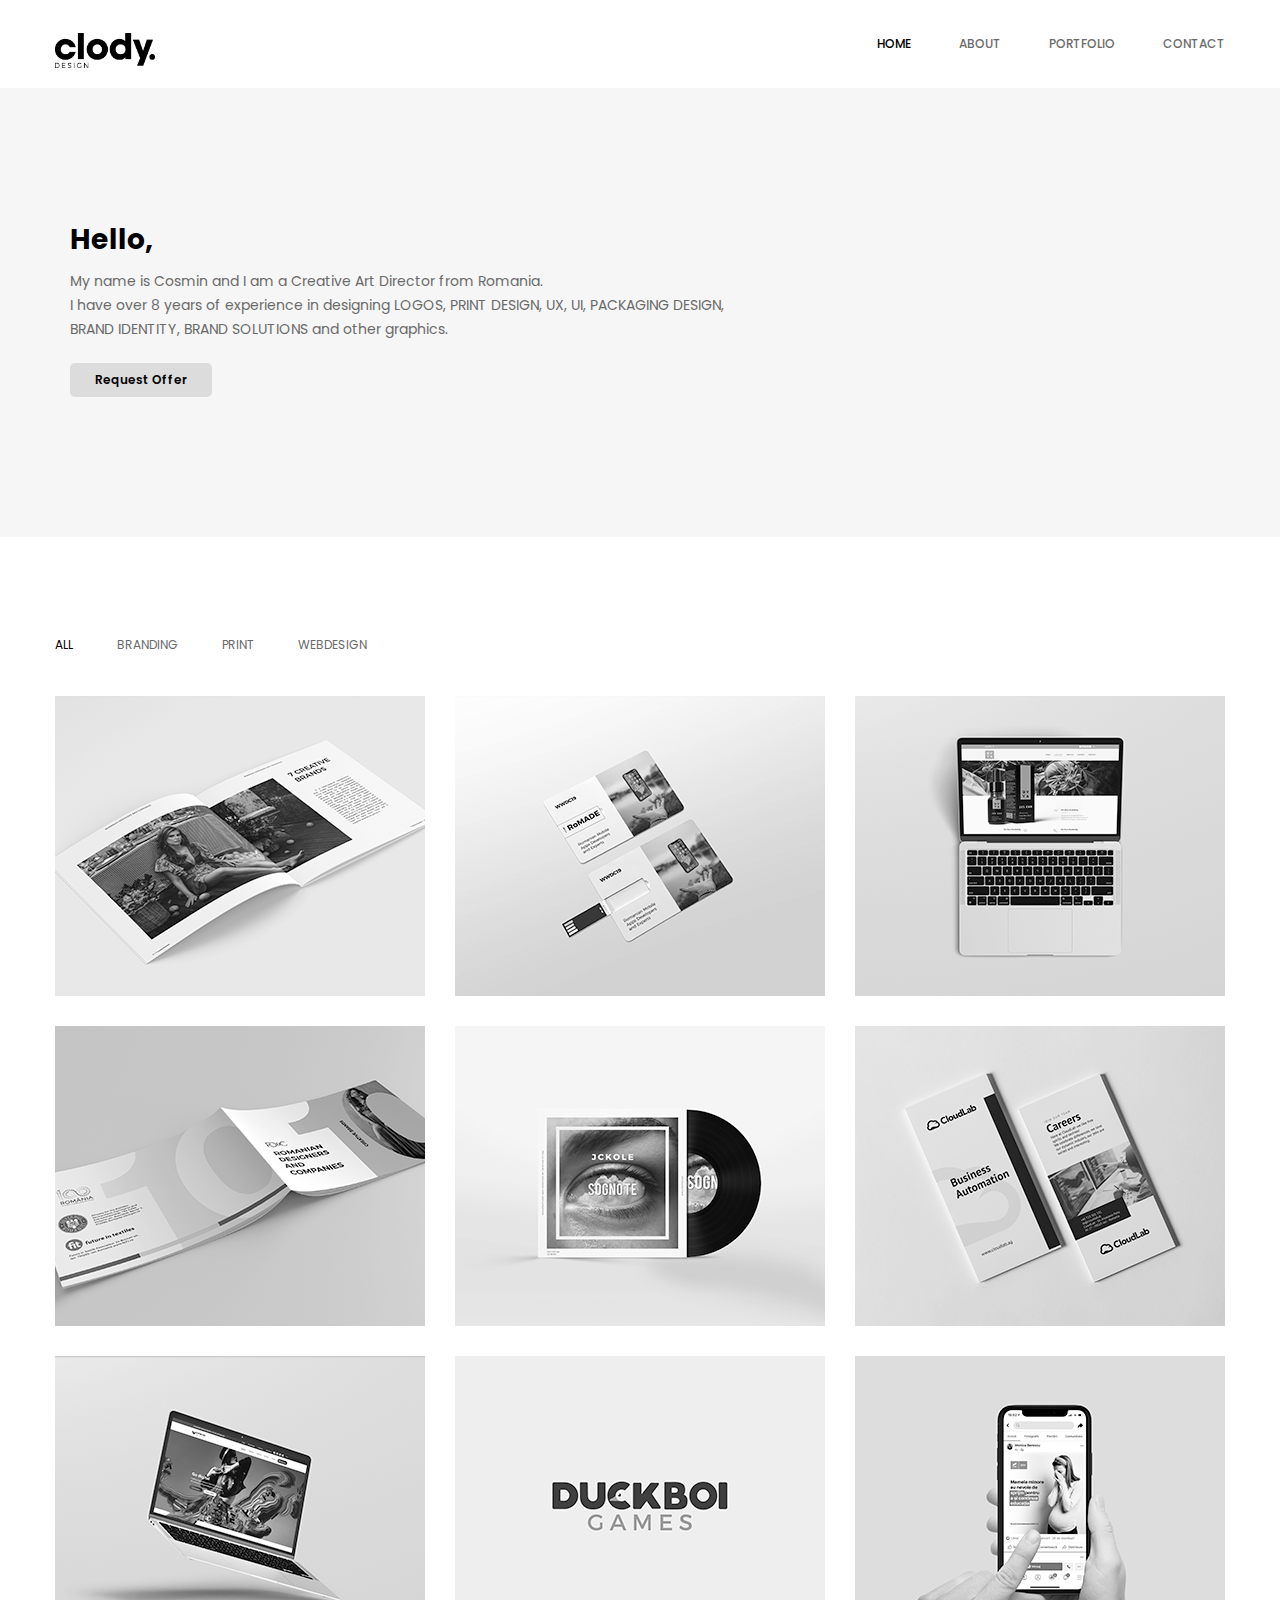
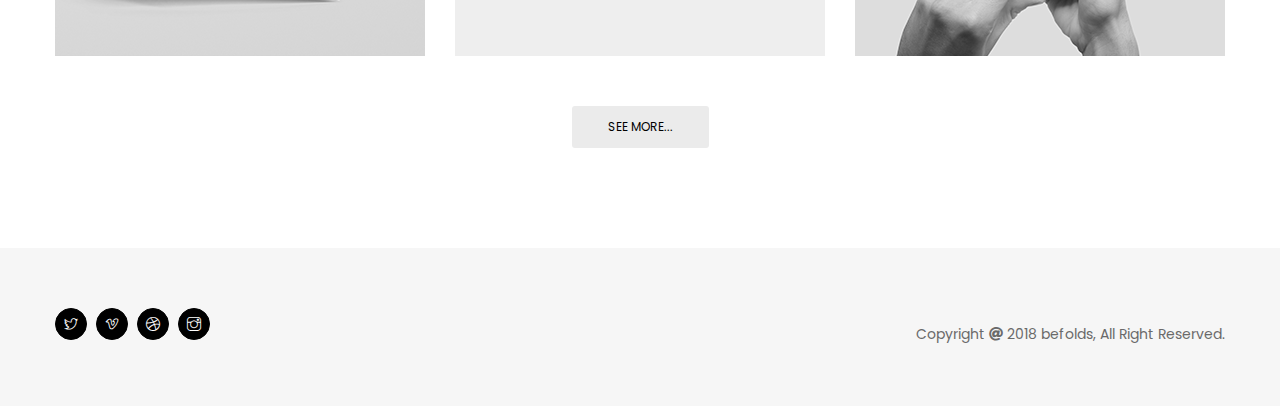
==== index.html @ 72a361b5 "portofolio21111" ====
<!doctype html>
<html class="no-js" lang="zxx">
    <head>
        <meta charset="utf-8">
        <meta http-equiv="x-ua-compatible" content="ie=edge">
        <title>Clody.design</title>
        <meta name="description" content="">
        <meta name="viewport" content="width=device-width, initial-scale=1">

        <link rel="manifest" href="site.webmanifest">
		<link rel="shortcut icon" type="image/x-icon" href="img/favicon.ico">
        <!-- Place favicon.ico in the root directory -->

		<!-- CSS here -->
        <link rel="stylesheet" href="css/bootstrap.min.css">
        <link rel="stylesheet" href="css/owl.carousel.min.css">
        <link rel="stylesheet" href="css/animate.min.css">
        <link rel="stylesheet" href="css/magnific-popup.css">
        <link rel="stylesheet" href="css/fontawesome-all.min.css">
        <link rel="stylesheet" href="css/meanmenu.css">
        <link rel="stylesheet" href="css/themify-icons.css">
        <link rel="stylesheet" href="css/slick.css">
        <link rel="stylesheet" href="css/default.css">
        <link rel="stylesheet" href="css/style.css">
        <link rel="stylesheet" href="css/responsive.css">
    </head>
    <body>
        <!--[if lte IE 9]>
            <p class="browserupgrade">You are using an <strong>outdated</strong> browser. Please <a href="https://browsehappy.com/">upgrade your browser</a> to improve your experience and security.</p>
        <![endif]-->
		<header>
			<!-- header-top-area-start -->
			<div class="header-top-area">
				<div class="container">
					<div class="row">
						<div class="col-xl-3 col-lg-3">
							<div class="logo">
								<a href="index.html"><img src="img/logo/logo.png" alt="" /></a>
							</div>
						</div>
						<div class="col-xl-9 col-lg-9">
							<div class="main-menu text-right">
								<nav id="mobile-menu">
									<ul>
										<li class="active"><a href="index.html">home</a></li>
										<li><a href="about.html">about</a></li>
										<li><a href="portfolio-3-col.html">portfolio</a></li>
										
										<li><a href="contact.html">contact</a></li>
									</ul>
								</nav>
							</div>
							<div class="mobile-menu"></div>
						</div>
					</div>
				</div>
			</div>
			<!-- header-top-area-end -->
		</header>
		<!-- slider-area-start -->
		<div class="slider-area">
			<div class="slider-wrapper pt-135 pb-140">
				<div class="container">
					<div class="col-xl-8">
						<div class="slider-content">
							<h3><span>Hello,</span></h3>
							<p>My name is Cosmin and I am a Creative Art Director from Romania.<br>
								I have over 8 years of experience in designing LOGOS, PRINT DESIGN, UX, UI, PACKAGING DESIGN, BRAND IDENTITY, BRAND SOLUTIONS and other graphics.</p>
							<div class="slider-button">
								<a href="contact.html">Request offer</a>
							</div>
						</div>	
					</div>
				</div>
			</div>
		</div>
		<!-- slider-area-end -->
		<!-- portfolio-area start -->
		<div class="portfolio-area  pt-95 pb-100">
			<div class="container">
				<div class="row">
					<div class="col-xl-12">
						<div class="portfolio-menu mb-40">
							<button class="active" data-filter="*">All</button>
							<button data-filter=".cat1">BRANDING</button>
							<button data-filter=".cat2">PRINT</button>
							<button data-filter=".cat3">WEBDESIGN</button>
						</div>
					</div>
				</div>
				<div class="row grid">
					<div class="col-xl-4 col-lg-4 col-md-6 grid-item cat2">
						<div class="portfolio-wrapper mb-30">
							<div class="portfolio-img">
								<a class="image-link" href="img/portfolio/portfolio-3/1.1.jpg"><img src="img/portfolio/portfolio-3/1.png" alt="" /></a>
								<div class="portfolio-content">
									<h4><a href="#">VIENNA FASHION WEEK</a></h4>
									<span>PRINT</span>
								</div>
							</div>
						</div>
					</div>
					<div class="col-xl-4 col-lg-4 col-md-6 grid-item cat2">
						<div class="portfolio-wrapper mb-30">
							<div class="portfolio-img">
								<a class="image-link" href="img/portfolio/portfolio-3/2.1.jpg"><img src="img/portfolio/portfolio-3/2.png" alt="" /></a>
								<div class="portfolio-content">
									<h4><a href="#">WWDC19</a></h4>
									<span>PRINT</span>
								</div>
							</div>
						</div>
					</div>
					<div class="col-xl-4 col-lg-4 col-md-6 grid-item cat3">
						<div class="portfolio-wrapper mb-30">
							<div class="portfolio-img">
								<a class="image-link" href="img/portfolio/portfolio-3/3.1.png"><img src="img/portfolio/portfolio-3/3.png" alt="" /></a>
								<div class="portfolio-content">
									<h4><a href="#">OVVA WEBDESIGN</a></h4>
									<span>WEBDESIGN</span>
								</div>
							</div>
						</div>
					</div>
					<div class="col-xl-4 col-lg-4 col-md-6 grid-item cat2">
						<div class="portfolio-wrapper mb-30">
							<div class="portfolio-img">
								<a class="image-link" href="img/portfolio/portfolio-3/4.1.png"><img src="img/portfolio/portfolio-3/4.png" alt="" /></a>
								<div class="portfolio-content">
									<h4><a href="#">NEW YORK FASHION WEEK</a></h4>
									<span>PRINT</span>
								</div>
							</div>
						</div>
					</div>
					<div class="col-xl-4 col-lg-4 col-md-6 grid-item cat2">
						<div class="portfolio-wrapper mb-30">
							<div class="portfolio-img">
								<a class="image-link" href="img/portfolio/portfolio-3/5.1.jpg"><img src="img/portfolio/portfolio-3/5.png" alt="" /></a>
								<div class="portfolio-content">
									<h4><a href="#">Apple Imac Mockup</a></h4>
									<span>PRINT</span>
								</div>
							</div>
						</div>
					</div>
					<div class="col-xl-4 col-lg-4 col-md-6 grid-item cat2">
						<div class="portfolio-wrapper mb-30">
							<div class="portfolio-img">
								<a class="image-link" href="img/portfolio/portfolio-3/6.1.png"><img src="img/portfolio/portfolio-3/6.png" alt="" /></a>
								<div class="portfolio-content">
									<h4><a href="#">CLOUDLAB</a></h4>
									<span>PRINT</span>
								</div>
							</div>
						</div>
					</div>
					<div class="col-xl-4 col-lg-4 col-md-6 grid-item cat3">
						<div class="portfolio-wrapper mb-30">
							<div class="portfolio-img">
								<a class="image-link" href="img/portfolio/portfolio-3/7.1.png"><img src="img/portfolio/portfolio-3/7.png" alt="" /></a>
								<div class="portfolio-content">
									<h4><a href="#">GEMINI CAD SYSTEM</a></h4>
									<span>WEBDESIGN</span>
								</div>
							</div>
						</div>
					</div>
					<div class="col-xl-4 col-lg-4 col-md-6 grid-item cat1">
						<div class="portfolio-wrapper mb-30">
							<div class="portfolio-img">
								<a class="image-link" href="img/portfolio/portfolio-3/8.1.jpg"><img src="img/portfolio/portfolio-3/8.png" alt="" /></a>
								<div class="portfolio-content">
									<h4><a href="#">DUCKBOY</a></h4>
									<span>BRANDING</span>
								</div>
							</div>
						</div>
					</div>
					<div class="col-xl-4 col-lg-4 col-md-6 grid-item cat3">
						<div class="portfolio-wrapper mb-30">
							<div class="portfolio-img">
								<a class="image-link" href="img/portfolio/portfolio-3/9.1.png"><img src="img/portfolio/portfolio-3/9.png" alt="" /></a>
								<div class="portfolio-content">
									<h4><a href="#">USR+PLUS</a></h4>
									<span>WEBDESIGN</span>
								</div>
							</div>
						</div>
					</div>
				</div>
				<div class="portfolio-btn mt-20 text-center">
					<a class="btn" href="portfolio-3-col.html">See more...</a>
				</div>
			</div>
		</div>
		<!-- portfolio-area end -->
		<!-- footer-area-start -->
		<footer>
			<div class="footer-area gray-bg pt-60 pb-40">
				<div class="container">
					<div class="row">
						<div class="col-xl-5 col-lg-5 col-md-5 mb-20">
							<div class="footer-icon">
								<a href="#"><span class="ti-twitter"></span></a>
								<a href="#"><span class="ti-vimeo"></span></a>
								<a href="https://dribbble.com/sanducosmin"><span class="ti-dribbble"></span></a>
								<a href="https://instagram.com/clody.design?utm_medium=copy_link"><span class="ti-instagram"></span></a>
							</div>
						</div>
						<div class="col-xl-7 col-lg-7 col-md-7 mb-20">
							<div class="copyright text-md-right">
								<p>Copyright <i class="fas fa-at"></i> 2018 befolds, All Right Reserved.</p>
							</div>
						</div>
					</div>
				</div>
			</div>
		</footer>
		<!-- footer-area-end -->
		
		
		
		
		
		
		
		
		
		
		



		<!-- JS here -->
        <script src="js/vendor/modernizr-3.5.0.min.js"></script>
        <script src="js/vendor/jquery-1.12.4.min.js"></script>
        <script src="js/popper.min.js"></script>
        <script src="js/bootstrap.min.js"></script>
        <script src="js/owl.carousel.min.js"></script>
        <script src="js/isotope.pkgd.min.js"></script>
        <script src="js/jquery.magnific-popup.min.js"></script>
        <script src="js/slick.min.js"></script>
        <script src="js/jquery.meanmenu.min.js"></script>
        <script src="js/ajax-form.js"></script>
        <script src="js/wow.min.js"></script>
        <script src="js/jquery.scrollUp.min.js"></script>
        <script src="js/imagesloaded.pkgd.min.js"></script>
        <script src="js/jquery.magnific-popup.min.js"></script>
        <script src="js/plugins.js"></script>
        <script src="js/main.js"></script>
    </body>
</html>
---- css/themify-icons.css ----
@font-face {
	font-family: 'themify';
	src:url('../fonts/themify.eot?-fvbane');
	src:url('../fonts/themify.eot?#iefix-fvbane') format('embedded-opentype'),
		url('../fonts/themify.woff?-fvbane') format('woff'),
		url('../fonts/themify.ttf?-fvbane') format('truetype'),
		url('../fonts/themify.svg?-fvbane#themify') format('svg');
	font-weight: normal;
	font-style: normal;
}

[class^="ti-"], [class*=" ti-"] {
	font-family: 'themify';
	speak: none;
	font-style: normal;
	font-weight: normal;
	font-variant: normal;
	text-transform: none;
	line-height: 1;

	/* Better Font Rendering =========== */
	-webkit-font-smoothing: antialiased;
	-moz-osx-font-smoothing: grayscale;
}

.ti-wand:before {
	content: "\e600";
}
.ti-volume:before {
	content: "\e601";
}
.ti-user:before {
	content: "\e602";
}
.ti-unlock:before {
	content: "\e603";
}
.ti-unlink:before {
	content: "\e604";
}
.ti-trash:before {
	content: "\e605";
}
.ti-thought:before {
	content: "\e606";
}
.ti-target:before {
	content: "\e607";
}
.ti-tag:before {
	content: "\e608";
}
.ti-tablet:before {
	content: "\e609";
}
.ti-star:before {
	content: "\e60a";
}
.ti-spray:before {
	content: "\e60b";
}
.ti-signal:before {
	content: "\e60c";
}
.ti-shopping-cart:before {
	content: "\e60d";
}
.ti-shopping-cart-full:before {
	content: "\e60e";
}
.ti-settings:before {
	content: "\e60f";
}
.ti-search:before {
	content: "\e610";
}
.ti-zoom-in:before {
	content: "\e611";
}
.ti-zoom-out:before {
	content: "\e612";
}
.ti-cut:before {
	content: "\e613";
}
.ti-ruler:before {
	content: "\e614";
}
.ti-ruler-pencil:before {
	content: "\e615";
}
.ti-ruler-alt:before {
	content: "\e616";
}
.ti-bookmark:before {
	content: "\e617";
}
.ti-bookmark-alt:before {
	content: "\e618";
}
.ti-reload:before {
	content: "\e619";
}
.ti-plus:before {
	content: "\e61a";
}
.ti-pin:before {
	content: "\e61b";
}
.ti-pencil:before {
	content: "\e61c";
}
.ti-pencil-alt:before {
	content: "\e61d";
}
.ti-paint-roller:before {
	content: "\e61e";
}
.ti-paint-bucket:before {
	content: "\e61f";
}
.ti-na:before {
	content: "\e620";
}
.ti-mobile:before {
	content: "\e621";
}
.ti-minus:before {
	content: "\e622";
}
.ti-medall:before {
	content: "\e623";
}
.ti-medall-alt:before {
	content: "\e624";
}
.ti-marker:before {
	content: "\e625";
}
.ti-marker-alt:before {
	content: "\e626";
}
.ti-arrow-up:before {
	content: "\e627";
}
.ti-arrow-right:before {
	content: "\e628";
}
.ti-arrow-left:before {
	content: "\e629";
}
.ti-arrow-down:before {
	content: "\e62a";
}
.ti-lock:before {
	content: "\e62b";
}
.ti-location-arrow:before {
	content: "\e62c";
}
.ti-link:before {
	content: "\e62d";
}
.ti-layout:before {
	content: "\e62e";
}
.ti-layers:before {
	content: "\e62f";
}
.ti-layers-alt:before {
	content: "\e630";
}
.ti-key:before {
	content: "\e631";
}
.ti-import:before {
	content: "\e632";
}
.ti-image:before {
	content: "\e633";
}
.ti-heart:before {
	content: "\e634";
}
.ti-heart-broken:before {
	content: "\e635";
}
.ti-hand-stop:before {
	content: "\e636";
}
.ti-hand-open:before {
	content: "\e637";
}
.ti-hand-drag:before {
	content: "\e638";
}
.ti-folder:before {
	content: "\e639";
}
.ti-flag:before {
	content: "\e63a";
}
.ti-flag-alt:before {
	content: "\e63b";
}
.ti-flag-alt-2:before {
	content: "\e63c";
}
.ti-eye:before {
	content: "\e63d";
}
.ti-export:before {
	content: "\e63e";
}
.ti-exchange-vertical:before {
	content: "\e63f";
}
.ti-desktop:before {
	content: "\e640";
}
.ti-cup:before {
	content: "\e641";
}
.ti-crown:before {
	content: "\e642";
}
.ti-comments:before {
	content: "\e643";
}
.ti-comment:before {
	content: "\e644";
}
.ti-comment-alt:before {
	content: "\e645";
}
.ti-close:before {
	content: "\e646";
}
.ti-clip:before {
	content: "\e647";
}
.ti-angle-up:before {
	content: "\e648";
}
.ti-angle-right:before {
	content: "\e649";
}
.ti-angle-left:before {
	content: "\e64a";
}
.ti-angle-down:before {
	content: "\e64b";
}
.ti-check:before {
	content: "\e64c";
}
.ti-check-box:before {
	content: "\e64d";
}
.ti-camera:before {
	content: "\e64e";
}
.ti-announcement:before {
	content: "\e64f";
}
.ti-brush:before {
	content: "\e650";
}
.ti-briefcase:before {
	content: "\e651";
}
.ti-bolt:before {
	content: "\e652";
}
.ti-bolt-alt:before {
	content: "\e653";
}
.ti-blackboard:before {
	content: "\e654";
}
.ti-bag:before {
	content: "\e655";
}
.ti-move:before {
	content: "\e656";
}
.ti-arrows-vertical:before {
	content: "\e657";
}
.ti-arrows-horizontal:before {
	content: "\e658";
}
.ti-fullscreen:before {
	content: "\e659";
}
.ti-arrow-top-right:before {
	content: "\e65a";
}
.ti-arrow-top-left:before {
	content: "\e65b";
}
.ti-arrow-circle-up:before {
	content: "\e65c";
}
.ti-arrow-circle-right:before {
	content: "\e65d";
}
.ti-arrow-circle-left:before {
	content: "\e65e";
}
.ti-arrow-circle-down:before {
	content: "\e65f";
}
.ti-angle-double-up:before {
	content: "\e660";
}
.ti-angle-double-right:before {
	content: "\e661";
}
.ti-angle-double-left:before {
	content: "\e662";
}
.ti-angle-double-down:before {
	content: "\e663";
}
.ti-zip:before {
	content: "\e664";
}
.ti-world:before {
	content: "\e665";
}
.ti-wheelchair:before {
	content: "\e666";
}
.ti-view-list:before {
	content: "\e667";
}
.ti-view-list-alt:before {
	content: "\e668";
}
.ti-view-grid:before {
	content: "\e669";
}
.ti-uppercase:before {
	content: "\e66a";
}
.ti-upload:before {
	content: "\e66b";
}
.ti-underline:before {
	content: "\e66c";
}
.ti-truck:before {
	content: "\e66d";
}
.ti-timer:before {
	content: "\e66e";
}
.ti-ticket:before {
	content: "\e66f";
}
.ti-thumb-up:before {
	content: "\e670";
}
.ti-thumb-down:before {
	content: "\e671";
}
.ti-text:before {
	content: "\e672";
}
.ti-stats-up:before {
	content: "\e673";
}
.ti-stats-down:before {
	content: "\e674";
}
.ti-split-v:before {
	content: "\e675";
}
.ti-split-h:before {
	content: "\e676";
}
.ti-smallcap:before {
	content: "\e677";
}
.ti-shine:before {
	content: "\e678";
}
.ti-shift-right:before {
	content: "\e679";
}
.ti-shift-left:before {
	content: "\e67a";
}
.ti-shield:before {
	content: "\e67b";
}
.ti-notepad:before {
	content: "\e67c";
}
.ti-server:before {
	content: "\e67d";
}
.ti-quote-right:before {
	content: "\e67e";
}
.ti-quote-left:before {
	content: "\e67f";
}
.ti-pulse:before {
	content: "\e680";
}
.ti-printer:before {
	content: "\e681";
}
.ti-power-off:before {
	content: "\e682";
}
.ti-plug:before {
	content: "\e683";
}
.ti-pie-chart:before {
	content: "\e684";
}
.ti-paragraph:before {
	content: "\e685";
}
.ti-panel:before {
	content: "\e686";
}
.ti-package:before {
	content: "\e687";
}
.ti-music:before {
	content: "\e688";
}
.ti-music-alt:before {
	content: "\e689";
}
.ti-mouse:before {
	content: "\e68a";
}
.ti-mouse-alt:before {
	content: "\e68b";
}
.ti-money:before {
	content: "\e68c";
}
.ti-microphone:before {
	content: "\e68d";
}
.ti-menu:before {
	content: "\e68e";
}
.ti-menu-alt:before {
	content: "\e68f";
}
.ti-map:before {
	content: "\e690";
}
.ti-map-alt:before {
	content: "\e691";
}
.ti-loop:before {
	content: "\e692";
}
.ti-location-pin:before {
	content: "\e693";
}
.ti-list:before {
	content: "\e694";
}
.ti-light-bulb:before {
	content: "\e695";
}
.ti-Italic:before {
	content: "\e696";
}
.ti-info:before {
	content: "\e697";
}
.ti-infinite:before {
	content: "\e698";
}
.ti-id-badge:before {
	content: "\e699";
}
.ti-hummer:before {
	content: "\e69a";
}
.ti-home:before {
	content: "\e69b";
}
.ti-help:before {
	content: "\e69c";
}
.ti-headphone:before {
	content: "\e69d";
}
.ti-harddrives:before {
	content: "\e69e";
}
.ti-harddrive:before {
	content: "\e69f";
}
.ti-gift:before {
	content: "\e6a0";
}
.ti-game:before {
	content: "\e6a1";
}
.ti-filter:before {
	content: "\e6a2";
}
.ti-files:before {
	content: "\e6a3";
}
.ti-file:before {
	content: "\e6a4";
}
.ti-eraser:before {
	content: "\e6a5";
}
.ti-envelope:before {
	content: "\e6a6";
}
.ti-download:before {
	content: "\e6a7";
}
.ti-direction:before {
	content: "\e6a8";
}
.ti-direction-alt:before {
	content: "\e6a9";
}
.ti-dashboard:before {
	content: "\e6aa";
}
.ti-control-stop:before {
	content: "\e6ab";
}
.ti-control-shuffle:before {
	content: "\e6ac";
}
.ti-control-play:before {
	content: "\e6ad";
}
.ti-control-pause:before {
	content: "\e6ae";
}
.ti-control-forward:before {
	content: "\e6af";
}
.ti-control-backward:before {
	content: "\e6b0";
}
.ti-cloud:before {
	content: "\e6b1";
}
.ti-cloud-up:before {
	content: "\e6b2";
}
.ti-cloud-down:before {
	content: "\e6b3";
}
.ti-clipboard:before {
	content: "\e6b4";
}
.ti-car:before {
	content: "\e6b5";
}
.ti-calendar:before {
	content: "\e6b6";
}
.ti-book:before {
	content: "\e6b7";
}
.ti-bell:before {
	content: "\e6b8";
}
.ti-basketball:before {
	content: "\e6b9";
}
.ti-bar-chart:before {
	content: "\e6ba";
}
.ti-bar-chart-alt:before {
	content: "\e6bb";
}
.ti-back-right:before {
	content: "\e6bc";
}
.ti-back-left:before {
	content: "\e6bd";
}
.ti-arrows-corner:before {
	content: "\e6be";
}
.ti-archive:before {
	content: "\e6bf";
}
.ti-anchor:before {
	content: "\e6c0";
}
.ti-align-right:before {
	content: "\e6c1";
}
.ti-align-left:before {
	content: "\e6c2";
}
.ti-align-justify:before {
	content: "\e6c3";
}
.ti-align-center:before {
	content: "\e6c4";
}
.ti-alert:before {
	content: "\e6c5";
}
.ti-alarm-clock:before {
	content: "\e6c6";
}
.ti-agenda:before {
	content: "\e6c7";
}
.ti-write:before {
	content: "\e6c8";
}
.ti-window:before {
	content: "\e6c9";
}
.ti-widgetized:before {
	content: "\e6ca";
}
.ti-widget:before {
	content: "\e6cb";
}
.ti-widget-alt:before {
	content: "\e6cc";
}
.ti-wallet:before {
	content: "\e6cd";
}
.ti-video-clapper:before {
	content: "\e6ce";
}
.ti-video-camera:before {
	content: "\e6cf";
}
.ti-vector:before {
	content: "\e6d0";
}
.ti-themify-logo:before {
	content: "\e6d1";
}
.ti-themify-favicon:before {
	content: "\e6d2";
}
.ti-themify-favicon-alt:before {
	content: "\e6d3";
}
.ti-support:before {
	content: "\e6d4";
}
.ti-stamp:before {
	content: "\e6d5";
}
.ti-split-v-alt:before {
	content: "\e6d6";
}
.ti-slice:before {
	content: "\e6d7";
}
.ti-shortcode:before {
	content: "\e6d8";
}
.ti-shift-right-alt:before {
	content: "\e6d9";
}
.ti-shift-left-alt:before {
	content: "\e6da";
}
.ti-ruler-alt-2:before {
	content: "\e6db";
}
.ti-receipt:before {
	content: "\e6dc";
}
.ti-pin2:before {
	content: "\e6dd";
}
.ti-pin-alt:before {
	content: "\e6de";
}
.ti-pencil-alt2:before {
	content: "\e6df";
}
.ti-palette:before {
	content: "\e6e0";
}
.ti-more:before {
	content: "\e6e1";
}
.ti-more-alt:before {
	content: "\e6e2";
}
.ti-microphone-alt:before {
	content: "\e6e3";
}
.ti-magnet:before {
	content: "\e6e4";
}
.ti-line-double:before {
	content: "\e6e5";
}
.ti-line-dotted:before {
	content: "\e6e6";
}
.ti-line-dashed:before {
	content: "\e6e7";
}
.ti-layout-width-full:before {
	content: "\e6e8";
}
.ti-layout-width-default:before {
	content: "\e6e9";
}
.ti-layout-width-default-alt:before {
	content: "\e6ea";
}
.ti-layout-tab:before {
	content: "\e6eb";
}
.ti-layout-tab-window:before {
	content: "\e6ec";
}
.ti-layout-tab-v:before {
	content: "\e6ed";
}
.ti-layout-tab-min:before {
	content: "\e6ee";
}
.ti-layout-slider:before {
	content: "\e6ef";
}
.ti-layout-slider-alt:before {
	content: "\e6f0";
}
.ti-layout-sidebar-right:before {
	content: "\e6f1";
}
.ti-layout-sidebar-none:before {
	content: "\e6f2";
}
.ti-layout-sidebar-left:before {
	content: "\e6f3";
}
.ti-layout-placeholder:before {
	content: "\e6f4";
}
.ti-layout-menu:before {
	content: "\e6f5";
}
.ti-layout-menu-v:before {
	content: "\e6f6";
}
.ti-layout-menu-separated:before {
	content: "\e6f7";
}
.ti-layout-menu-full:before {
	content: "\e6f8";
}
.ti-layout-media-right-alt:before {
	content: "\e6f9";
}
.ti-layout-media-right:before {
	content: "\e6fa";
}
.ti-layout-media-overlay:before {
	content: "\e6fb";
}
.ti-layout-media-overlay-alt:before {
	content: "\e6fc";
}
.ti-layout-media-overlay-alt-2:before {
	content: "\e6fd";
}
.ti-layout-media-left-alt:before {
	content: "\e6fe";
}
.ti-layout-media-left:before {
	content: "\e6ff";
}
.ti-layout-media-center-alt:before {
	content: "\e700";
}
.ti-layout-media-center:before {
	content: "\e701";
}
.ti-layout-list-thumb:before {
	content: "\e702";
}
.ti-layout-list-thumb-alt:before {
	content: "\e703";
}
.ti-layout-list-post:before {
	content: "\e704";
}
.ti-layout-list-large-image:before {
	content: "\e705";
}
.ti-layout-line-solid:before {
	content: "\e706";
}
.ti-layout-grid4:before {
	content: "\e707";
}
.ti-layout-grid3:before {
	content: "\e708";
}
.ti-layout-grid2:before {
	content: "\e709";
}
.ti-layout-grid2-thumb:before {
	content: "\e70a";
}
.ti-layout-cta-right:before {
	content: "\e70b";
}
.ti-layout-cta-left:before {
	content: "\e70c";
}
.ti-layout-cta-center:before {
	content: "\e70d";
}
.ti-layout-cta-btn-right:before {
	content: "\e70e";
}
.ti-layout-cta-btn-left:before {
	content: "\e70f";
}
.ti-layout-column4:before {
	content: "\e710";
}
.ti-layout-column3:before {
	content: "\e711";
}
.ti-layout-column2:before {
	content: "\e712";
}
.ti-layout-accordion-separated:before {
	content: "\e713";
}
.ti-layout-accordion-merged:before {
	content: "\e714";
}
.ti-layout-accordion-list:before {
	content: "\e715";
}
.ti-ink-pen:before {
	content: "\e716";
}
.ti-info-alt:before {
	content: "\e717";
}
.ti-help-alt:before {
	content: "\e718";
}
.ti-headphone-alt:before {
	content: "\e719";
}
.ti-hand-point-up:before {
	content: "\e71a";
}
.ti-hand-point-right:before {
	content: "\e71b";
}
.ti-hand-point-left:before {
	content: "\e71c";
}
.ti-hand-point-down:before {
	content: "\e71d";
}
.ti-gallery:before {
	content: "\e71e";
}
.ti-face-smile:before {
	content: "\e71f";
}
.ti-face-sad:before {
	content: "\e720";
}
.ti-credit-card:before {
	content: "\e721";
}
.ti-control-skip-forward:before {
	content: "\e722";
}
.ti-control-skip-backward:before {
	content: "\e723";
}
.ti-control-record:before {
	content: "\e724";
}
.ti-control-eject:before {
	content: "\e725";
}
.ti-comments-smiley:before {
	content: "\e726";
}
.ti-brush-alt:before {
	content: "\e727";
}
.ti-youtube:before {
	content: "\e728";
}
.ti-vimeo:before {
	content: "\e729";
}
.ti-twitter:before {
	content: "\e72a";
}
.ti-time:before {
	content: "\e72b";
}
.ti-tumblr:before {
	content: "\e72c";
}
.ti-skype:before {
	content: "\e72d";
}
.ti-share:before {
	content: "\e72e";
}
.ti-share-alt:before {
	content: "\e72f";
}
.ti-rocket:before {
	content: "\e730";
}
.ti-pinterest:before {
	content: "\e731";
}
.ti-new-window:before {
	content: "\e732";
}
.ti-microsoft:before {
	content: "\e733";
}
.ti-list-ol:before {
	content: "\e734";
}
.ti-linkedin:before {
	content: "\e735";
}
.ti-layout-sidebar-2:before {
	content: "\e736";
}
.ti-layout-grid4-alt:before {
	content: "\e737";
}
.ti-layout-grid3-alt:before {
	content: "\e738";
}
.ti-layout-grid2-alt:before {
	content: "\e739";
}
.ti-layout-column4-alt:before {
	content: "\e73a";
}
.ti-layout-column3-alt:before {
	content: "\e73b";
}
.ti-layout-column2-alt:before {
	content: "\e73c";
}
.ti-instagram:before {
	content: "\e73d";
}
.ti-google:before {
	content: "\e73e";
}
.ti-github:before {
	content: "\e73f";
}
.ti-flickr:before {
	content: "\e740";
}
.ti-facebook:before {
	content: "\e741";
}
.ti-dropbox:before {
	content: "\e742";
}
.ti-dribbble:before {
	content: "\e743";
}
.ti-apple:before {
	content: "\e744";
}
.ti-android:before {
	content: "\e745";
}
.ti-save:before {
	content: "\e746";
}
.ti-save-alt:before {
	content: "\e747";
}
.ti-yahoo:before {
	content: "\e748";
}
.ti-wordpress:before {
	content: "\e749";
}
.ti-vimeo-alt:before {
	content: "\e74a";
}
.ti-twitter-alt:before {
	content: "\e74b";
}
.ti-tumblr-alt:before {
	content: "\e74c";
}
.ti-trello:before {
	content: "\e74d";
}
.ti-stack-overflow:before {
	content: "\e74e";
}
.ti-soundcloud:before {
	content: "\e74f";
}
.ti-sharethis:before {
	content: "\e750";
}
.ti-sharethis-alt:before {
	content: "\e751";
}
.ti-reddit:before {
	content: "\e752";
}
.ti-pinterest-alt:before {
	content: "\e753";
}
.ti-microsoft-alt:before {
	content: "\e754";
}
.ti-linux:before {
	content: "\e755";
}
.ti-jsfiddle:before {
	content: "\e756";
}
.ti-joomla:before {
	content: "\e757";
}
.ti-html5:before {
	content: "\e758";
}
.ti-flickr-alt:before {
	content: "\e759";
}
.ti-email:before {
	content: "\e75a";
}
.ti-drupal:before {
	content: "\e75b";
}
.ti-dropbox-alt:before {
	content: "\e75c";
}
.ti-css3:before {
	content: "\e75d";
}
.ti-rss:before {
	content: "\e75e";
}
.ti-rss-alt:before {
	content: "\e75f";
}
---- css/default.css ----
/* Deafult Margin & Padding */
/*-- Margin Top --*/
.mt-5 {
	margin-top: 5px;
}
.mt-10 {
	margin-top: 10px;
}
.mt-15 {
	margin-top: 15px;
}
.mt-20 {
	margin-top: 20px;
}
.mt-25 {
	margin-top: 25px;
}
.mt-30 {
	margin-top: 30px;
}
.mt-35 {
	margin-top: 35px;
}
.mt-40 {
	margin-top: 40px;
}
.mt-45 {
	margin-top: 45px;
}
.mt-50 {
	margin-top: 50px;
}
.mt-55 {
	margin-top: 55px;
}
.mt-60 {
	margin-top: 60px;
}
.mt-65 {
	margin-top: 65px;
}
.mt-70 {
	margin-top: 70px;
}
.mt-75 {
	margin-top: 75px;
}
.mt-80 {
	margin-top: 80px;
}
.mt-85 {
	margin-top: 85px;
}
.mt-90 {
	margin-top: 90px;
}
.mt-95 {
	margin-top: 95px;
}
.mt-100 {
	margin-top: 100px;
}
.mt-105 {
	margin-top: 105px;
}
.mt-110 {
	margin-top: 110px;
}
.mt-115 {
	margin-top: 115px;
}
.mt-120 {
	margin-top: 120px;
}
.mt-125 {
	margin-top: 125px;
}
.mt-130 {
	margin-top: 130px;
}
.mt-135 {
	margin-top: 135px;
}
.mt-140 {
	margin-top: 140px;
}
.mt-145 {
	margin-top: 145px;
}
.mt-150 {
	margin-top: 150px;
}
.mt-155 {
	margin-top: 155px;
}
.mt-160 {
	margin-top: 160px;
}
.mt-165 {
	margin-top: 165px;
}
.mt-170 {
	margin-top: 170px;
}
.mt-175 {
	margin-top: 175px;
}
.mt-180 {
	margin-top: 180px;
}
.mt-185 {
	margin-top: 185px;
}
.mt-190 {
	margin-top: 190px;
}
.mt-195 {
	margin-top: 195px;
}
.mt-200 {
	margin-top: 200px;
}
/*-- Margin Bottom --*/

.mb-5 {
	margin-bottom: 5px;
}
.mb-10 {
	margin-bottom: 10px;
}
.mb-15 {
	margin-bottom: 15px;
}
.mb-20 {
	margin-bottom: 20px;
}
.mb-25 {
	margin-bottom: 25px;
}
.mb-30 {
	margin-bottom: 30px;
}
.mb-35 {
	margin-bottom: 35px;
}
.mb-40 {
	margin-bottom: 40px;
}
.mb-45 {
	margin-bottom: 45px;
}
.mb-50 {
	margin-bottom: 50px;
}
.mb-55 {
	margin-bottom: 55px;
}
.mb-60 {
	margin-bottom: 60px;
}
.mb-65 {
	margin-bottom: 65px;
}
.mb-70 {
	margin-bottom: 70px;
}
.mb-75 {
	margin-bottom: 75px;
}
.mb-80 {
	margin-bottom: 80px;
}
.mb-85 {
	margin-bottom: 85px;
}
.mb-90 {
	margin-bottom: 90px;
}
.mb-95 {
	margin-bottom: 95px;
}
.mb-100 {
	margin-bottom: 100px;
}
.mb-105 {
	margin-bottom: 105px;
}
.mb-110 {
	margin-bottom: 110px;
}
.mb-115 {
	margin-bottom: 115px;
}
.mb-120 {
	margin-bottom: 120px;
}
.mb-125 {
	margin-bottom: 125px;
}
.mb-130 {
	margin-bottom: 130px;
}
.mb-135 {
	margin-bottom: 135px;
}
.mb-140 {
	margin-bottom: 140px;
}
.mb-145 {
	margin-bottom: 145px;
}
.mb-150 {
	margin-bottom: 150px;
}
.mb-155 {
	margin-bottom: 155px;
}
.mb-160 {
	margin-bottom: 160px;
}
.mb-165 {
	margin-bottom: 165px;
}
.mb-170 {
	margin-bottom: 170px;
}
.mb-175 {
	margin-bottom: 175px;
}
.mb-180 {
	margin-bottom: 180px;
}
.mb-185 {
	margin-bottom: 185px;
}
.mb-190 {
	margin-bottom: 190px;
}
.mb-195 {
	margin-bottom: 195px;
}
.mb-200 {
	margin-bottom: 200px;
}
/*-- Padding Top --*/

.pt-5 {
	padding-top: 5px;
}
.pt-10 {
	padding-top: 10px;
}
.pt-15 {
	padding-top: 15px;
}
.pt-20 {
	padding-top: 20px;
}
.pt-25 {
	padding-top: 25px;
}
.pt-30 {
	padding-top: 30px;
}
.pt-35 {
	padding-top: 35px;
}
.pt-40 {
	padding-top: 40px;
}
.pt-45 {
	padding-top: 45px;
}
.pt-50 {
	padding-top: 50px;
}
.pt-55 {
	padding-top: 55px;
}
.pt-60 {
	padding-top: 60px;
}
.pt-65 {
	padding-top: 65px;
}
.pt-70 {
	padding-top: 70px;
}
.pt-75 {
	padding-top: 75px;
}
.pt-80 {
	padding-top: 80px;
}
.pt-85 {
	padding-top: 85px;
}
.pt-90 {
	padding-top: 90px;
}
.pt-95 {
	padding-top: 95px;
}
.pt-100 {
	padding-top: 100px;
}
.pt-105 {
	padding-top: 105px;
}
.pt-110 {
	padding-top: 110px;
}
.pt-115 {
	padding-top: 115px;
}
.pt-120 {
	padding-top: 120px;
}
.pt-125 {
	padding-top: 125px;
}
.pt-130 {
	padding-top: 130px;
}
.pt-135 {
	padding-top: 135px;
}
.pt-140 {
	padding-top: 140px;
}
.pt-145 {
	padding-top: 145px;
}
.pt-150 {
	padding-top: 150px;
}
.pt-155 {
	padding-top: 155px;
}
.pt-160 {
	padding-top: 160px;
}
.pt-165 {
	padding-top: 165px;
}
.pt-170 {
	padding-top: 170px;
}
.pt-175 {
	padding-top: 175px;
}
.pt-180 {
	padding-top: 180px;
}
.pt-185 {
	padding-top: 185px;
}
.pt-190 {
	padding-top: 190px;
}
.pt-195 {
	padding-top: 195px;
}
.pt-200 {
	padding-top: 200px;
}
/*-- Padding Bottom --*/

.pb-5 {
	padding-bottom: 5px;
}
.pb-10 {
	padding-bottom: 10px;
}
.pb-15 {
	padding-bottom: 15px;
}
.pb-20 {
	padding-bottom: 20px;
}
.pb-25 {
	padding-bottom: 25px;
}
.pb-30 {
	padding-bottom: 30px;
}
.pb-35 {
	padding-bottom: 35px;
}
.pb-40 {
	padding-bottom: 40px;
}
.pb-45 {
	padding-bottom: 45px;
}
.pb-50 {
	padding-bottom: 50px;
}
.pb-55 {
	padding-bottom: 55px;
}
.pb-60 {
	padding-bottom: 60px;
}
.pb-65 {
	padding-bottom: 65px;
}
.pb-70 {
	padding-bottom: 70px;
}
.pb-75 {
	padding-bottom: 75px;
}
.pb-80 {
	padding-bottom: 80px;
}
.pb-85 {
	padding-bottom: 85px;
}
.pb-90 {
	padding-bottom: 90px;
}
.pb-95 {
	padding-bottom: 95px;
}
.pb-100 {
	padding-bottom: 100px;
}
.pb-105 {
	padding-bottom: 105px;
}
.pb-110 {
	padding-bottom: 110px;
}
.pb-115 {
	padding-bottom: 115px;
}
.pb-120 {
	padding-bottom: 120px;
}
.pb-125 {
	padding-bottom: 125px;
}
.pb-130 {
	padding-bottom: 130px;
}
.pb-135 {
	padding-bottom: 135px;
}
.pb-140 {
	padding-bottom: 140px;
}
.pb-145 {
	padding-bottom: 145px;
}
.pb-150 {
	padding-bottom: 150px;
}
.pb-155 {
	padding-bottom: 155px;
}
.pb-160 {
	padding-bottom: 160px;
}
.pb-165 {
	padding-bottom: 165px;
}
.pb-170 {
	padding-bottom: 170px;
}
.pb-175 {
	padding-bottom: 175px;
}
.pb-180 {
	padding-bottom: 180px;
}
.pb-185 {
	padding-bottom: 185px;
}
.pb-190 {
	padding-bottom: 190px;
}
.pb-195 {
	padding-bottom: 195px;
}
.pb-200 {
	padding-bottom: 200px;
}



/*-- Padding Left --*/
.pl-0 {
	padding-left: 0px;
}
.pl-5 {
	padding-left: 5px;
}
.pl-10 {
	padding-left: 10px;
}
.pl-15 {
	padding-left: 15px;
}
.pl-20{
	padding-left: 20px;
}
.pl-25 {
	padding-left: 35px;
}
.pl-30 {
	padding-left: 30px;
}
.pl-35 {
	padding-left: 35px;
}

.pl-35 {
	padding-left: 35px;
}

.pl-40 {
	padding-left: 40px;
}

.pl-45 {
	padding-left: 45px;
}

.pl-50 {
	padding-left: 50px;
}

.pl-55 {
	padding-left: 55px;
}

.pl-60 {
	padding-left: 60px;
}
.pl-65 {
	padding-left: 65px;
}
.pl-70 {
	padding-left: 70px;
}
.pl-75 {
	padding-left: 75px;
}
.pl-80 {
	padding-left: 80px;
}
.pl-85 {
	padding-left: 80px;
}
.pl-90 {
	padding-left: 90px;
}
.pl-95 {
	padding-left: 95px;
}
.pl-100 {
	padding-left: 100px;
}


/*-- Padding Right --*/
.pr-0 {
	padding-right: 0px;
}
.pr-5 {
	padding-right: 5px;
}
.pr-10 {
	padding-right: 10px;
}
.pr-15 {
	padding-right: 15px;
}
.pr-20{
	padding-right: 20px;
}
.pr-25 {
	padding-right: 35px;
}
.pr-30 {
	padding-right: 30px;
}
.pr-35 {
	padding-right: 35px;
}

.pr-35 {
	padding-right: 35px;
}

.pr-40 {
	padding-right: 40px;
}

.pr-45 {
	padding-right: 45px;
}

.pr-50 {
	padding-right: 50px;
}

.pr-55 {
	padding-right: 55px;
}

.pr-60 {
	padding-right: 60px;
}
.pr-65 {
	padding-right: 65px;
}
.pr-70 {
	padding-right: 70px;
}
.pr-75 {
	padding-right: 75px;
}
.pr-80 {
	padding-right: 80px;
}
.pr-85 {
	padding-right: 80px;
}
.pr-90 {
	padding-right: 90px;
}
.pr-95 {
	padding-right: 95px;
}
.pr-100 {
	padding-right: 100px;
}

/* font weight */
.f-700{font-weight: 700;}
.f-600{font-weight: 600;}
.f-500{font-weight: 500;}
.f-400{font-weight: 400;}
.f-300{font-weight: 300;}

/* Background Color */

.gray-bg {
	background: #f6f6f6;
}
.white-bg {
	background: #fff;
}
.black-bg {
	background: #222;
}
.theme-bg {
	background: #222;
}
.primary-bg {
	background: #222;
}
/* Color */

.white-color {
	color: #fff;
}
.black-color {
	color: #222;
}
.theme-color {
	color: #222;
}
.primary-color {
	color: #222;
}
/* black overlay */

[data-overlay] {
	position: relative;
}
[data-overlay]::before {
	background: #000 none repeat scroll 0 0;
	content: "";
	height: 100%;
	left: 0;
	position: absolute;
	top: 0;
	width: 100%;
	z-index: 1;
}
[data-overlay="3"]::before {
	opacity: 0.3;
}
[data-overlay="4"]::before {
	opacity: 0.4;
}
[data-overlay="5"]::before {
	opacity: 0.5;
}
[data-overlay="6"]::before {
	opacity: 0.6;
}
[data-overlay="7"]::before {
	opacity: 0.7;
}
[data-overlay="8"]::before {
	opacity: 0.8;
}
[data-overlay="9"]::before {
	opacity: 0.9;
}
---- css/style.css ----
/*
  Theme Name: Befold - Minimal Portfolio Template
  Author: basictheme
  Support: basictheme400@gmail.com
  Description: Creative  HTML5 template.
  Version: 1.0
*/

/* CSS Index
-----------------------------------
1. Theme default css
2. header
3. slider
4. portfolio-area
5. footer
6. breadcrumb-area
7. project-details-area
8. blog-default-area
9. blog-right
11. blog-details
12. contact
13. about
13. brand
*/

/* 1. Theme default css */
@import url("https://fonts.googleapis.com/css?family=Poppins:300,400,500,600,700,800,900");
body {
  font-family: "Poppins", sans-serif;
  font-weight: normal;
  font-style: normal;
}
.img {
  max-width: 100%;
  transition: all 0.3s ease-out 0s;
}
.f-left {
  float: left;
}
.f-right {
  float: right;
}
.fix {
  overflow: hidden;
}
a,
.button {
  -webkit-transition: all 0.3s ease-out 0s;
  -moz-transition: all 0.3s ease-out 0s;
  -ms-transition: all 0.3s ease-out 0s;
  -o-transition: all 0.3s ease-out 0s;
  transition: all 0.3s ease-out 0s;
}
a:focus,
.button:focus {
  text-decoration: none;
  outline: none;
}
a:focus,
a:hover,
.portfolio-cat a:hover,
.footer -menu li a:hover {
  color: #2b96cc;
  text-decoration: none;
}
a,
button {
  color: #1696e7;
  outline: medium none;
}
button:focus,
input:focus,
input:focus,
textarea,
textarea:focus {
  outline: 0;
}
.uppercase {
  text-transform: uppercase;
}
.capitalize {
  text-transform: capitalize;
}
h1,
h2,
h3,
h4,
h5,
h6 {
  font-family: "Poppins", sans-serif;
  font-weight: normal;
  color: #313131;
  margin-top: 0px;
  font-style: normal;
  font-weight: 400;
  text-transform: normal;
}
h1 a,
h2 a,
h3 a,
h4 a,
h5 a,
h6 a {
  color: inherit;
}
h1 {
  font-size: 40px;
  font-weight: 500;
}
h2 {
  font-size: 35px;
}
h3 {
  font-size: 28px;
}
h4 {
  font-size: 22px;
}
h5 {
  font-size: 18px;
}
h6 {
  font-size: 16px;
}
ul {
  margin: 0px;
  padding: 0px;
}
li {
  list-style: none;
}
p {
  font-size: 14px;
  font-weight: normal;
  line-height: 24px;
  color: #6a6a6a;
  margin-bottom: 15px;
}
hr {
  border-bottom: 1px solid #eceff8;
  border-top: 0 none;
  margin: 30px 0;
  padding: 0;
}
label {
  color: #7e7e7e;
  cursor: pointer;
  font-size: 14px;
  font-weight: 400;
}
*::-moz-selection {
  background: #d6b161;
  color: #fff;
  text-shadow: none;
}
::-moz-selection {
  background: #444;
  color: #fff;
  text-shadow: none;
}
::selection {
  background: #444;
  color: #fff;
  text-shadow: none;
}
*::-moz-placeholder {
  color: #555555;
  font-size: 14px;
  opacity: 1;
}
*::placeholder {
  color: #555555;
  font-size: 14px;
  opacity: 1;
}
.theme-overlay {
  position: relative;
}
.theme-overlay::before {
  background: #1696e7 none repeat scroll 0 0;
  content: "";
  height: 100%;
  left: 0;
  opacity: 0.6;
  position: absolute;
  top: 0;
  width: 100%;
}
.separator {
  border-top: 1px solid #f2f2f2;
}
/* button style */

.btn {
  -moz-user-select: none;
  background: #ebebeb;
  border: medium none;
  border-radius: 3px;
  color: #000;
  cursor: pointer;
  display: inline-block;
  font-size: 12px;
  font-weight: 400;
  line-height: 1;
  margin-bottom: 0;
  padding: 15px 36px;
  text-align: center;
  text-transform: uppercase;
  transition: 0.3s;
  vertical-align: middle;
  white-space: nowrap;
  font-family: "Poppins";
}
.btn:hover {
  background: #000;
  color: #fff;
}
.breadcrumb > .active {
  color: #888;
}
.owl-carousel .owl-nav div {
  background: rgba(255, 255, 255, 0.8) none repeat scroll 0 0;
  height: 40px;
  left: 20px;
  line-height: 40px;
  opacity: 0;
  position: absolute;
  text-align: center;
  top: 50%;
  transform: translateY(-50%);
  transition: all 0.3s ease 0s;
  visibility: hidden;
  width: 40px;
}
.owl-carousel .owl-nav div.owl-next {
  left: auto;
  right: 20px;
}
.owl-carousel:hover .owl-nav div {
  opacity: 1;
  visibility: visible;
}
.owl-carousel .owl-nav div:hover {
  background: #2b96cc;
  color: #fff;
}

/* scrollUp */
#scrollUp {
  background: #000;
  height: 35px;
  width: 35px;
  right: 50px;
  bottom: 77px;
  color: #fff;
  font-size: 20px;
  text-align: center;
  border-radius: 50%;
  font-size: 20px;
  line-height: 34px;
}
#scrollUp:hover {
  background: #444;
}
/* 2 header */
.logo {
  margin-top: 33px;
}

.logo img {
  height: 35px;
}
.main-menu-area {
  border-bottom: 1px solid #ccc9c7;
  padding: 0 59px;
}
.main-menu ul {
}
.main-menu ul li {
  display: inline-block;
  position: relative;
}
.main-menu ul li > a {
  color: #6b6a6a;
  display: block;
  font-size: 12px;
  font-weight: 500;
  padding: 35px 22px;
  text-transform: uppercase;
  transition: all 0.3s ease 0s;
}
.main-menu ul li:last-child a {
  padding-right: 0;
}
.main-menu ul li:first-child a {
  padding-left: 0;
}
.main-menu ul li:hover > a,
.main-menu ul li.active > a {
  color: #000;
}
/* sub-menu */
.main-menu ul li .sub-menu {
  background: #ffffff none repeat scroll 0 0;
  border-top: 3px solid #000;
  box-shadow: 0 6px 12px rgba(0, 0, 0, 0.176);
  left: 0;
  opacity: 0;
  position: absolute;
  top: 120%;
  transition: all 0.3s ease 0s;
  visibility: hidden;
  width: 220px;
  z-index: 9;
}
.main-menu ul li:hover .sub-menu {
  opacity: 1;
  top: 100%;
  visibility: visible;
}
.main-menu ul li .sub-menu li {
  display: block;
}
.main-menu ul li .sub-menu li a {
  color: #666666;
  font-size: 14px;
  font-weight: 400;
  margin: 0;
  padding: 13px 20px;
  text-transform: capitalize;
}
.main-menu ul li:hover > .sub-menu li > a:hover {
  color: #fff;
  background: #000;
}

/* slider-area */
.slider-area {
}
.slider-wrapper {
  background: #f6f6f6;
}
.slider-content {
}
.slider-content h3 {
  font-size: 28px;
  color: #6a6a6a;
  font-weight: 300;
  margin-bottom: 12px;
}
.slider-content h3 span {
  color: #000000;
  font-weight: 700;
}
.slider-content p {
  margin-bottom: 0;
  margin-right: 9%;
}
.slider-icon {
  margin-top: 15px;
}
.slider-icon > span {
  font-size: 14px;
  color: #000000;
  font-weight: 600;
  margin-right: 15px;
}
.slider-icon a {
  font-size: 14px;
  color: #6a6a6a;
  transition: 0.3s;
  margin-right: 10px;
}
.slider-icon a:last-child {
  margin-right: 0;
}
.slider-icon a:hover {
  color: #000;
}
.slider-video {
  margin-top: 12px;
}
.slider-video a {
  background: #000;
  height: 30px;
  width: 30px;
  display: inline-block;
  text-align: center;
  border-radius: 50%;
  line-height: 30px;
  font-size: 14px;
  color: #fff;
  padding-left: 3px;
  transition: 0.3s;
}
.slider-video a:hover {
  transform: scale(1.1);
}
.slider-video > span {
  font-size: 16px;
  color: #000000;
  font-weight: 600;
  margin-left: 6px;
}
.slider-button {
  margin-top: 22px;
}
.slider-button a {
  font-size: 12px;
  font-weight: 600;
  color: #000;
  background: #dcdcdc;
  display: inline-block;
  transition: 0.3s;
  padding: 8px 25px;
  text-transform: capitalize;
  border-radius: 5px;
}
.slider-button a:hover {
  background: #000;
  color: #fff;
}
.slider-button a.active {
  background: #000;
  color: #fff;
  margin-right: 5px;
}

/* portfolio-area */
.portfolio-area {
}
.portfolio-wrapper {
}
.portfolio-img {
  position: relative;
}
.portfolio-img > a {
  position: relative;
  display: block;
}
.portfolio-img > a:before {
  background: #000 none repeat scroll 0 0;
  content: "";
  height: 100%;
  left: 0;
  position: absolute;
  width: 100%;
  transition: 0.3s;
  opacity: 0;
  top: 0;
}
.portfolio-wrapper:hover .portfolio-img > a:before {
  opacity: 0.4;
}
.portfolio-img a {
  width: 100%;
}
.portfolio-img a img {
  width: 100%;
}
.portfolio-menu > button:focus {
  outline: 0 none;
}
.portfolio-menu button {
  color: #6a6a6a;
  font-size: 12px;
  font-weight: 400;
  position: relative;
  padding: 0;
  margin-right: 40px;
  border: medium none;
  cursor: pointer;
  text-transform: uppercase;
  transition: all 0.3s ease 0s;
  background: none;
}
.portfolio-menu button:last-child {
  margin-right: 0;
}
.portfolio-menu > button:hover,
.portfolio-menu > button.active {
  background: none;
  color: #000;
}
.portfolio-content {
  position: absolute;
  bottom: 0;
  left: 0;
  transition: 0.3s;
  opacity: 0;
  padding: 30px 20px 0 20px;
  right: 0;
  transition: 0.3s;
}
.portfolio-wrapper:hover .portfolio-content {
  opacity: 1;
  bottom: 30px;
}
.portfolio-content h4 {
  font-size: 16px;
  font-weight: 600;
  margin-bottom: 0;
  text-transform: uppercase;
}
.portfolio-content h4 > a {
  color: #fff;
  transition: 0.3s;
}
.portfolio-content h4 > a:hover {
  color: #000;
}
.portfolio-content span {
  color: #fff;
  font-size: 12px;
  font-weight: 400;
  text-transform: uppercase;
}
/* footer */
.footer-area {
}
.footer-icon {
}
.footer-icon a {
  background: #000;
  display: inline-block;
  border: 1px solid #000;
  height: 32px;
  width: 32px;
  border-radius: 50%;
  color: #fff;
  text-align: center;
  line-height: 32px;
  font-size: 14px;
  margin-right: 5px;
  transition: 0.3s;
}
.footer-icon a:last-child {
  margin-right: 0;
}
.footer-icon a:hover {
  background: none;
  color: #000000;
}
.copyright {
  margin-top: 14px;
}
.copyright p {
  margin-bottom: 0;
}
.copyright p i {
  color: #6a6a6a;
}

/* breadcrumb-area */
.breadcrumb-area {
}
.breadcrumb-text {
}
.breadcrumb-text h3 {
  font-size: 28px;
  color: #000000;
  font-weight: 600;
  margin-bottom: 13px;
}
.breadcrumb-text p {
  margin-bottom: 0;
}

/* project-details-area */
.project-details-area {
}
.projct-details-wrapper {
}
.project-img {
  margin-bottom: 19px;
}
.project-img img {
  width: 100%;
}
.project-details-text {
}
.project-details-text h4 {
  color: #000000;
  font-size: 20px;
  font-weight: 600;
  margin-bottom: 6px;
}
.project-details-text p {
  margin-bottom: 19px;
}
.project-details-meta {
  margin-bottom: 13px;
}
.project-details-meta span {
  font-size: 12px;
  font-weight: 400;
  text-transform: uppercase;
  color: #6a6a6a;
  margin-right: 10px;
  position: relative;
}
.project-details-meta span:last-child {
  margin-right: 0;
}
.project-details-meta span::before {
  height: 13px;
  width: 1px;
  position: absolute;
  content: "";
  background: #c3c3c3;
  right: -5px;
  top: 3px;
}
.project-details-meta span:last-child::before {
  display: none;
}
.project-details-meta span a {
  color: #000000;
}
.project-details-text h3 {
  text-align: right;
  color: #000000;
  font-size: 16px;
  font-weight: 700;
  margin-bottom: 0;
}
.project-details-text h3 span {
  font-size: 16px;
  margin-left: 3px;
}

/* blog-default-area */
.blog-default-area {
}
.blog-default-wrapper {
}
.blog-default-img {
  margin-bottom: 19px;
}
.blog-default-img img {
  width: 100%;
}
.blog-default-text {
  padding-left: 22px;
  border-bottom: 1px solid #c8c8c8;
  padding-bottom: 23px;
}
.blog-default-text h4 {
  color: #000000;
  font-size: 22px;
  font-weight: 600;
  margin-bottom: 15px;
}
.blog-default-text p {
  padding-right: 34px;
  margin-bottom: 0;
}
.blog-default-meta {
  margin-top: 11px;
}
.blog-default-meta span {
  font-size: 12px;
  font-weight: 400;
  text-transform: uppercase;
  color: #6a6a6a;
  margin-right: 10px;
  position: relative;
}
.blog-default-meta span:last-child {
  margin-right: 0;
}
.blog-default-meta span::before {
  height: 12px;
  width: 1px;
  position: absolute;
  content: "";
  background: #a1a1a1;
  right: -4px;
  top: 3px;
}
.blog-default-meta span:last-child::before {
  display: none;
}
.blog-default-meta span a {
  color: #000000;
}
.paginations {
}
.paginations ul li {
  display: inline-block;
  padding: 0 3px;
}
.paginations ul li a {
  color: #1a1a1a;
  display: table-cell;
  font-size: 14px;
  font-weight: 600;
  height: 30px;
  transition: all 0.3s ease 0s;
  vertical-align: middle;
  width: 30px;
  text-align: center;
  border: 1px solid #d9d9d9;
}
.paginations ul li:hover a,
.paginations ul li.active a {
  background: #000000;
  color: #fff;
  border-color: #000000;
}

/* blog-right */
.widget {
  overflow: hidden;
}
.widget-title {
  color: #010101;
  display: inline-block;
  font-size: 20px;
  font-weight: 600;
  line-height: 1;
  margin-bottom: 25px;
  position: relative;
  text-transform: capitalize;
}
.sidebar-form {
}
.sidebar-form form {
  position: relative;
}
.sidebar-form form input {
  border: 1px solid #d1d1d1;
  color: #a8a8a8;
  padding: 0 10px;
  text-indent: 10px;
  transition: all 0.2s ease 0s;
  width: 100%;
  height: 40px;
  font-size: 14px;
}
.sidebar-form form input::-moz-placeholder {
  color: #a8a8a8;
  font-size: 14px;
}
.sidebar-form form button {
  background: none;
  border: 0 none;
  color: #000000;
  font-size: 14px;
  height: 100%;
  position: absolute;
  right: 0;
  top: 0;
  transition: all 0.3s ease 0s;
  width: 50px;
  cursor: pointer;
  font-weight: 400;
}
.sidebar-rc-post {
}
.sidebar-rc-post ul {
}
.sidebar-rc-post ul li {
  overflow: hidden;
  padding-bottom: 20px;
}
.sidebar-rc-post ul li:last-child {
  border: 0;
  margin: 0;
  padding: 0;
}
.sidebar-rc-post .rc-post-thumb {
  display: inline-block;
  float: left;
  height: 70px;
  overflow: hidden;
  position: relative;
  width: 110px;
}
.sidebar-rc-post .rc-post-content {
  margin-left: 130px;
}
.sidebar-rc-post .rc-post-content h4 {
  color: #000000;
  display: block;
  font-size: 16px;
  font-weight: 600;
  line-height: 20px;
  margin: 0;
  text-indent: 0;
  transition: 0.3s;
}
.sidebar-rc-post .rc-post-content h4 a {
  color: #000000;
}
.widget-date {
  color: #6a6a6a;
  display: inline-block;
  float: left;
  font-size: 13px;
  line-height: 1;
  text-decoration: none;
  text-indent: 0;
  font-weight: 500;
  margin-top: 4px;
}
.blog-sidebar-link {
}
.blog-sidebar-link li {
  padding-bottom: 5px;
}
.blog-sidebar-link li:last-child {
  padding-bottom: 0;
}
.blog-sidebar-link li a {
  font-size: 14px;
  color: #6a6a6a;
  font-weight: 400;
  transition: 0.3s;
}
.blog-sidebar-link li a:hover {
  color: #000;
}
.blog-sidebar-link li span {
  color: #000000;
  font-size: 14px;
  margin-right: 2px;
}
.widget-social {
}
.widget-social a {
  background: #000;
  display: inline-block;
  border: 1px solid #000;
  height: 32px;
  width: 32px;
  border-radius: 50%;
  color: #fff;
  text-align: center;
  line-height: 32px;
  font-size: 14px;
  margin-right: 5px;
  transition: 0.3s;
}
.widget-social:last-child {
  margin-right: 0;
}
.widget-social a:hover {
  background: none;
  color: #000000;
}

/* blog-details */
.share-icon {
}
.share-icon > span {
  color: #000000;
  font-size: 16px;
  font-weight: 600;
  display: block;
  margin-bottom: 13px;
}
.share-icon a {
  background: #000;
  display: inline-block;
  border: 1px solid #000;
  height: 32px;
  width: 32px;
  border-radius: 50%;
  color: #fff;
  text-align: center;
  line-height: 32px;
  font-size: 14px;
  margin-right: 5px;
  transition: 0.3s;
}
.share-icon a:last-child {
  margin-right: 0;
}
.share-icon a:hover {
  background: none;
  color: #000000;
}
.post-comments {
}
.coment-title h2 {
  color: #000000;
  font-size: 20px;
  font-weight: 600;
}
.comments-avatar {
  float: left;
}
.comments-text {
  overflow: hidden;
  padding-left: 18px;
}
.avatar-name > h5 {
  font-size: 14px;
  font-weight: 600;
  color: #000000;
  margin-bottom: 3px;
}
.avatar-name > h5 span {
  color: #6a6a6a;
  font-size: 13px;
  font-weight: 400;
  margin-left: 37px;
}
.avatar-name {
  margin-bottom: 3px;
  overflow: hidden;
}
.comments-box {
}
.comments-reply {
  padding-left: 95px;
}
.comments-text > p {
  margin-bottom: 0;
  padding-right: 24%;
}
.comments-text > a {
  color: #fff;
  display: inline-block;
  font-size: 13px;
  font-weight: 600;
  transition: 0.3s;
  line-height: 1;
  margin-top: 20px;
  background: #000;
  padding: 10px 23px;
  border-radius: 30px;
}
.comments-text > a:hover {
  background: #444;
}

.post-comments-form {
}
.post-title h2 {
  font-size: 20px;
  font-weight: 600;
  color: #000;
  margin-bottom: 0;
}
.post-comments-form input {
  border: 1px solid #d1d1d1;
  height: 34px;
  margin-bottom: 20px;
  padding: 0 15px;
  width: 100%;
  color: #6a6a6a;
  font-size: 14px;
  font-weight: 400;
  background: none;
}
.post-comments-form input::-moz-placeholder {
  color: #d1d1d1;
  font-size: 14px;
}
.post-comments-form textarea {
  border: 1px solid #d1d1d1;
  height: 120px;
  margin-bottom: 20px;
  padding: 15px;
  width: 100%;
  color: #d1d1d1;
  font-size: 14px;
  background: none;
}
.post-comments-form textarea::-moz-placeholder {
  color: #d1d1d1;
  font-size: 14px;
}
.post-comments-form button {
  font-size: 12px;
  font-weight: 600;
  padding: 11px 50px;
  color: #fff;
  transition: 0.3s;
  background: #000;
  transition: 0.3s;
  border-radius: none;
  line-height: 1;
  display: inline-block;
  border: none;
  text-transform: uppercase;
  cursor: pointer;
}
.post-comments-form button:hover {
  background: #444;
}
.blockquote {
  margin: 22px 0 22px 0;
}
.blockquote p {
  font-style: italic;
}

/* contact */
.contact-form {
}
.contact-title h2 {
  font-size: 20px;
  font-weight: 600;
  color: #000;
  margin-bottom: 0;
}
.contact-form input {
  border: 1px solid #d1d1d1;
  height: 34px;
  margin-bottom: 20px;
  padding: 0 15px;
  width: 100%;
  color: #6a6a6a;
  font-size: 14px;
  font-weight: 400;
  background: none;
}
.contact-form input::-moz-placeholder {
  color: #d1d1d1;
  font-size: 14px;
}
.contact-form textarea {
  border: 1px solid #d1d1d1;
  height: 120px;
  margin-bottom: 20px;
  padding: 15px;
  width: 100%;
  color: #d1d1d1;
  font-size: 14px;
  background: none;
}
.contact-form textarea::-moz-placeholder {
  color: #d1d1d1;
  font-size: 14px;
}
.contact-form button {
  font-size: 12px;
  font-weight: 600;
  padding: 11px 50px;
  color: #fff;
  transition: 0.3s;
  background: #000;
  transition: 0.3s;
  border-radius: none;
  line-height: 1;
  display: inline-block;
  border: none;
  text-transform: uppercase;
  cursor: pointer;
}
.contact-form button:hover {
  background: #444;
}
.address-wrapper {
  padding-left: 100px;
}
.address-icon {
  float: left;
}
.address-icon a {
  height: 40px;
  width: 40px;
  border: 1px solid #d2d2d2;
  color: #000;
  font-size: 18px;
  display: inline-block;
  text-align: center;
  line-height: 40px;
  border-radius: 50%;
}
.address-info {
}
.address-info li {
  overflow: hidden;
  padding-bottom: 18px;
}
.address-info li:last-child {
  padding-bottom: 0;
}
.address-text {
  overflow: hidden;
  padding-left: 17px;
}
.address-text h5 {
  color: #000000;
  font-size: 14px;
  font-weight: 500;
  margin-bottom: 0;
  line-height: 1;
}
.address-text span {
  color: #6a6a6a;
  font-size: 13px;
  color: #6a6a6a;
  line-height: 1;
}
/* about-area */
.about-area {
}
.about-img {
}
.about-img img {
  width: 100%;
}
.about-wrapper {
}
.about-text {
  padding-left: 38px;
  padding-top: 0px;
}
.about-text p {
  margin-bottom: 27px;
  padding-right: 25%;
}
.about-title {
  font-weight: 600;
  font-size: 18px;
  color: #000000;
  margin-bottom: 16px;
  text-transform: uppercase;
}
.about-link {
}
.about-link li {
  color: #6a6a6a;
  font-size: 14px;
  font-weight: 400;
  padding-bottom: 3px;
  padding-left: 18px;
  position: relative;
}
.about-link li:last-child {
  padding-bottom: 0;
}
.about-link li::before {
  position: absolute;
  height: 2px;
  width: 6px;
  content: "";
  background: #a6a6a6;
  left: 1px;
  top: 10px;
}

/* brand */
.brand-active.owl-carousel .owl-item img {
  display: inline-block;
  width: auto;
}
.brand-border {
  border-top: 1px solid #d5d5d5;
}
. {
}
. {
}
. {
}
. {
}
. {
}
. {
}
. {
}
. {
}
. {
}
. {
}
. {
}
. {
}
. {
}
. {
}
. {
}
. {
}
. {
}
. {
}
. {
}
. {
}
. {
}
. {
}
. {
}
. {
}
. {
}
. {
}
. {
}
. {
}
. {
}
. {
}
. {
}
. {
}
. {
}
. {
}
. {
}
. {
}
. {
}
. {
}
. {
}
. {
}
. {
}
. {
}
. {
}
. {
}
. {
}
---- css/responsive.css ----
/* Normal desktop :1200px. */
@media (min-width: 1200px) and (max-width: 1500px) {


}


/* Normal desktop :992px. */
@media (min-width: 992px) and (max-width: 1200px) {
.sidebar-rc-post .rc-post-content {
	margin-left: 122px;
}
.sidebar-rc-post .rc-post-content h4 {
	font-size: 13px;
}
.blog-default-text p {
	padding-right: 0;
}
.about-text {
	padding-top: 0;
	padding-left: 0;
}
.about-text p {
	padding-right: 0;
}



}

 
/* Tablet desktop :768px. */
@media (min-width: 768px) and (max-width: 991px) {
.address-wrapper {
	padding-left: 0;
}
.about-text {
	padding-top: 0;
	padding-left: 0;
}
.about-text p {
	padding-right: 0;
}
.slider-content p {
	margin-right: 0;
}
.copyright {
	margin-top: 8px;
}







}

 
/* small mobile :320px. */
@media (max-width: 767px) {
.blog-default-text {
	padding-left: 0;
}
.blog-default-text p {
	padding-right: 0;
}
.blog-default-text p {
	padding-right: 0;
}
.copyright {
	margin-top: 0;
}
.sidebar-rc-post .rc-post-content {
	margin-left: 120px;
}
.sidebar-rc-post .rc-post-content h4 {
	font-size: 13px;
}
.comments-avatar {
	float: none;
	margin-bottom: 10px;
}
.comments-text {
	padding-left: 0;
}
.comments-reply {
	padding-left: 15px;
}
.address-wrapper {
	padding-left: 0;
}
.logo {
	margin-top: 17px;
}
.about-text {
	padding-top: 0;
	padding-left: 0;
}
.about-text p {
	padding-right: 0;
}
.slider-content p {
	margin-right: 0;
}



 
}
 
/* Large Mobile :480px. */
@media only screen and (min-width: 480px) and (max-width: 767px) {
.container {width:450px}
 
}
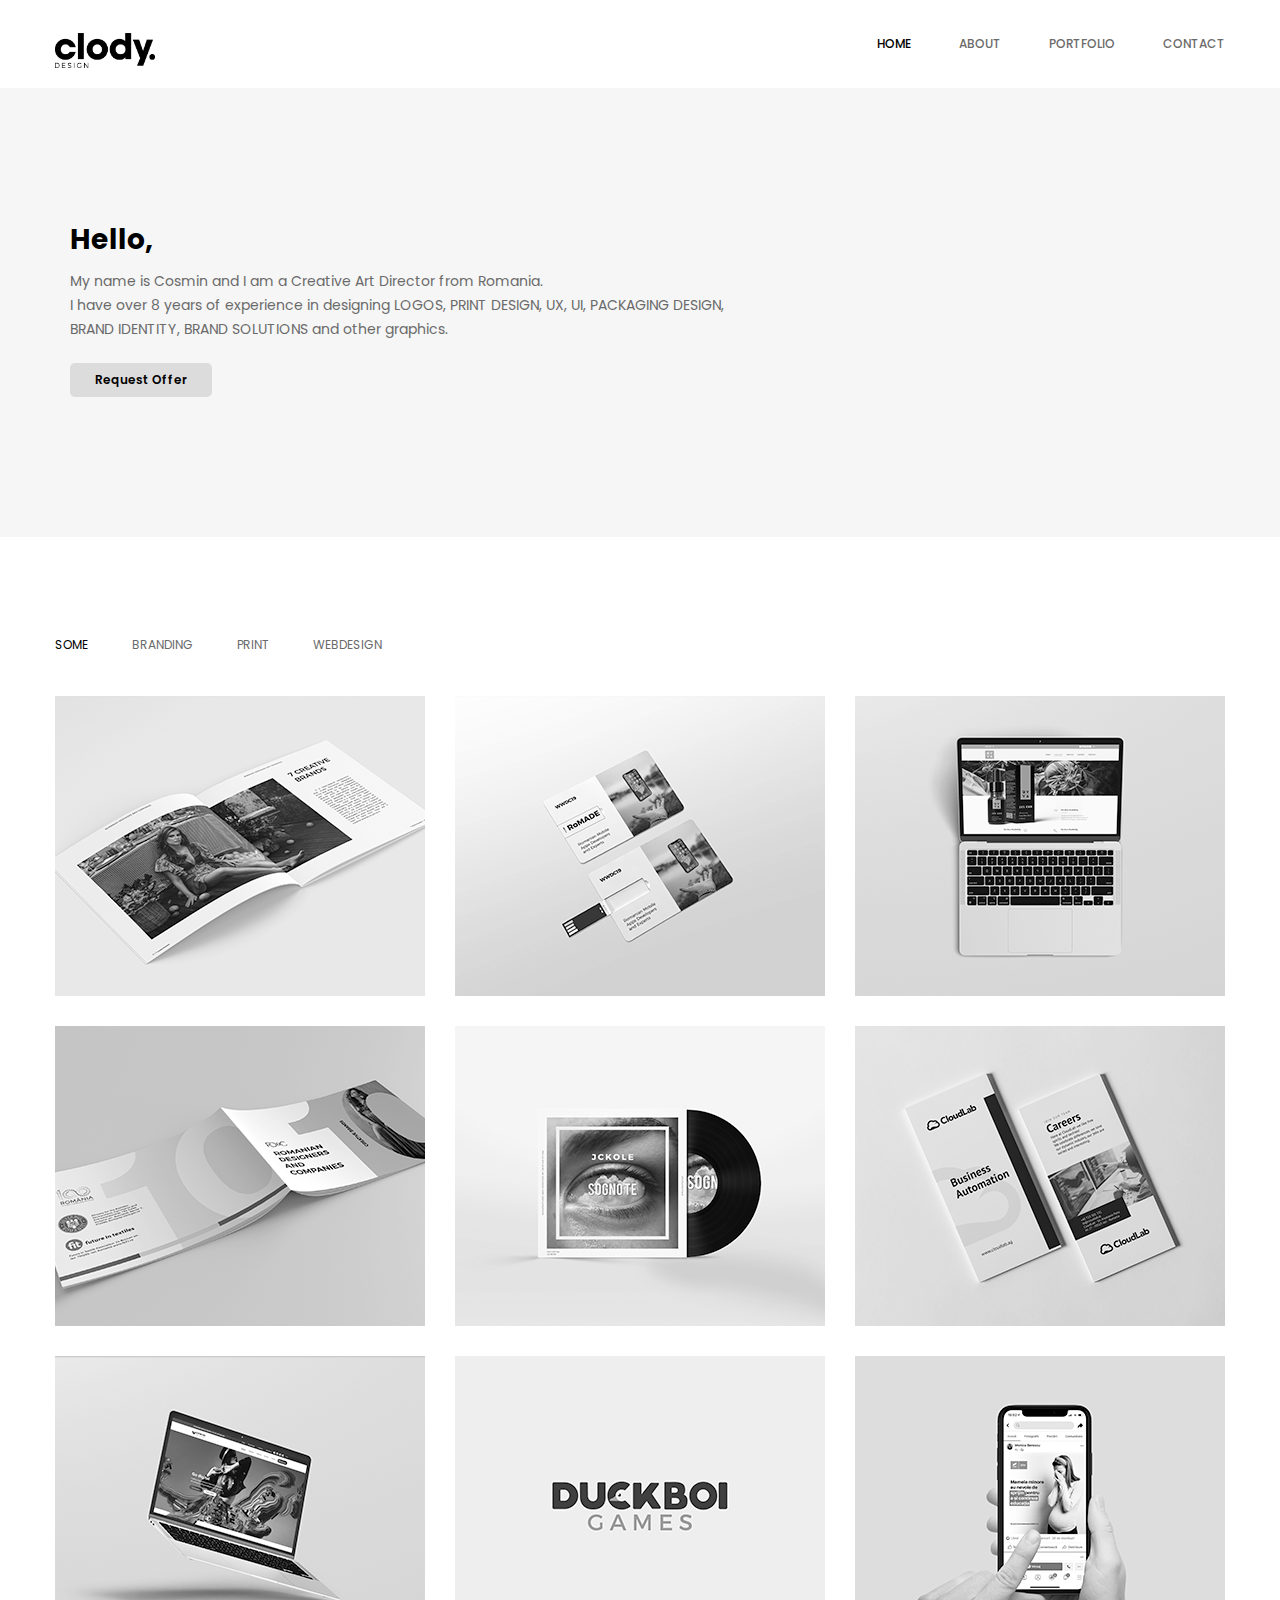
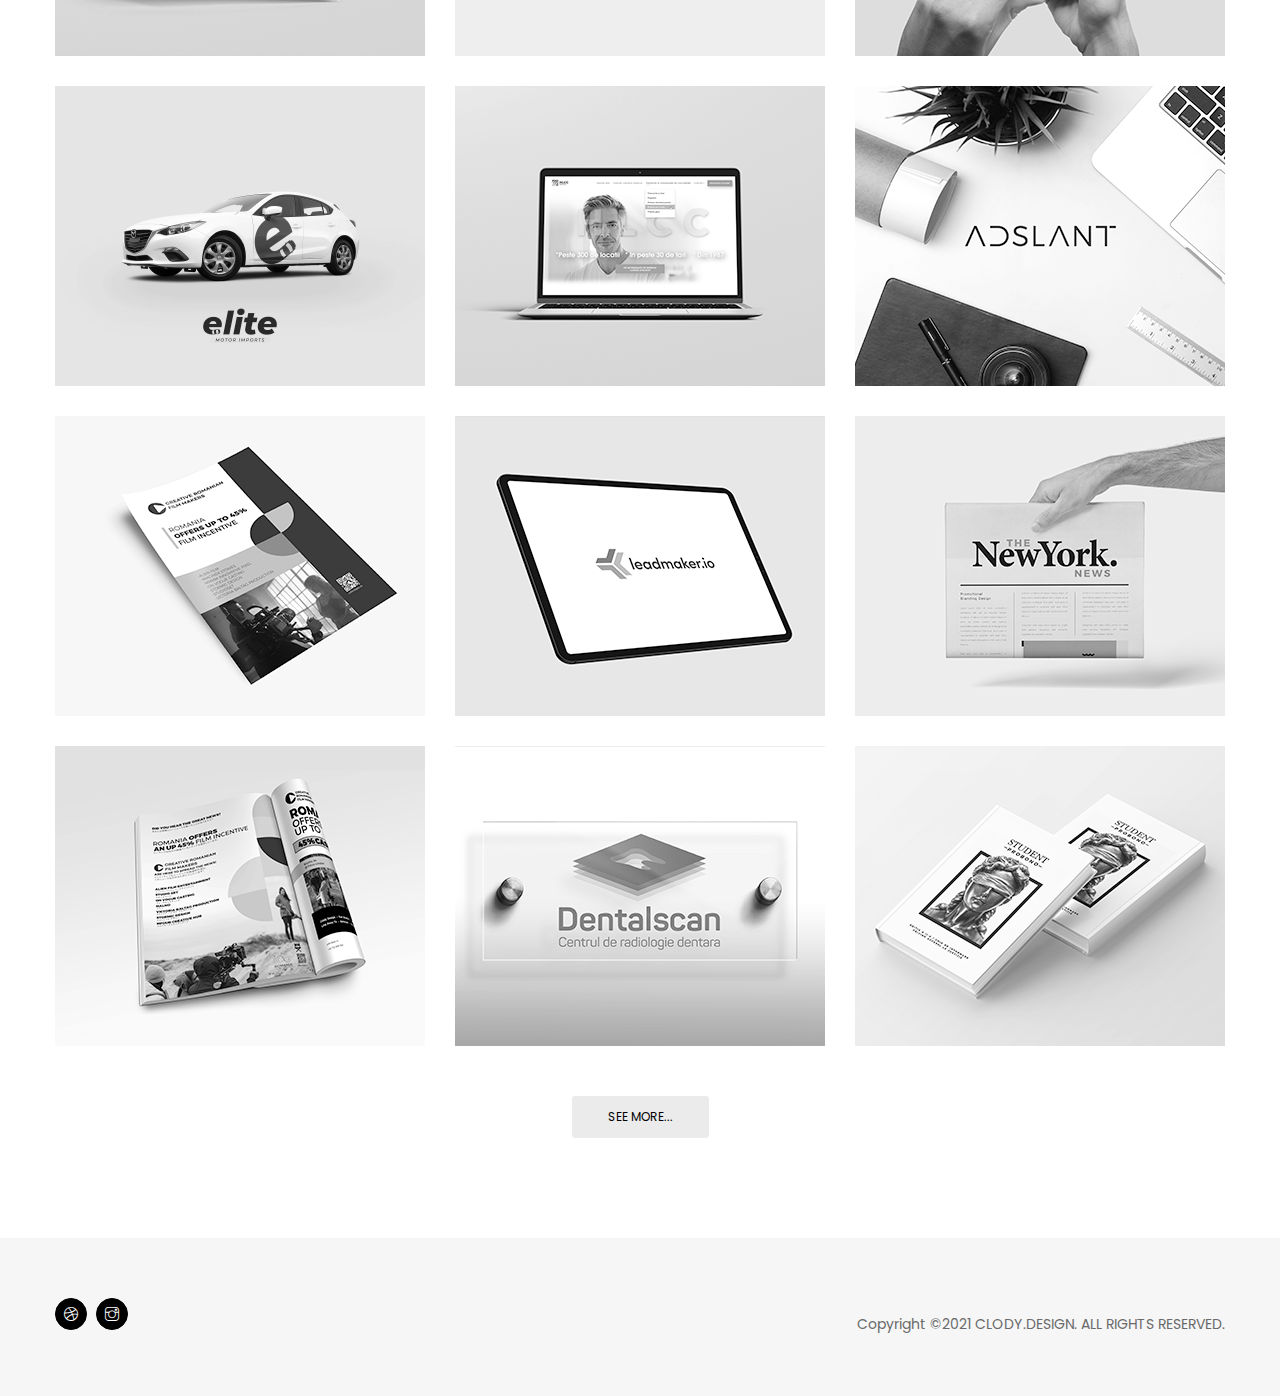
==== commit 742fc713: "MENU" ====
--- a/index.html
+++ b/index.html
@@ -81,7 +81,7 @@
 				<div class="row">
 					<div class="col-xl-12">
 						<div class="portfolio-menu mb-40">
-							<button class="active" data-filter="*">All</button>
+							<button class="active" id='some' data-filter=".cat0">SOME</button>
 							<button data-filter=".cat1">BRANDING</button>
 							<button data-filter=".cat2">PRINT</button>
 							<button data-filter=".cat3">WEBDESIGN</button>
@@ -89,7 +89,7 @@
 					</div>
 				</div>
 				<div class="row grid">
-					<div class="col-xl-4 col-lg-4 col-md-6 grid-item cat2">
+					<div class="col-xl-4 col-lg-4 col-md-6 grid-item cat0">
 						<div class="portfolio-wrapper mb-30">
 							<div class="portfolio-img">
 								<a class="image-link" href="img/portfolio/portfolio-3/1.1.jpg"><img src="img/portfolio/portfolio-3/1.png" alt="" /></a>
@@ -100,7 +100,7 @@
 							</div>
 						</div>
 					</div>
-					<div class="col-xl-4 col-lg-4 col-md-6 grid-item cat2">
+					<div class="col-xl-4 col-lg-4 col-md-6 grid-item cat0 ">
 						<div class="portfolio-wrapper mb-30">
 							<div class="portfolio-img">
 								<a class="image-link" href="img/portfolio/portfolio-3/2.1.jpg"><img src="img/portfolio/portfolio-3/2.png" alt="" /></a>
@@ -111,7 +111,7 @@
 							</div>
 						</div>
 					</div>
-					<div class="col-xl-4 col-lg-4 col-md-6 grid-item cat3">
+					<div class="col-xl-4 col-lg-4 col-md-6 grid-item cat0 ">
 						<div class="portfolio-wrapper mb-30">
 							<div class="portfolio-img">
 								<a class="image-link" href="img/portfolio/portfolio-3/3.1.png"><img src="img/portfolio/portfolio-3/3.png" alt="" /></a>
@@ -122,7 +122,7 @@
 							</div>
 						</div>
 					</div>
-					<div class="col-xl-4 col-lg-4 col-md-6 grid-item cat2">
+					<div class="col-xl-4 col-lg-4 col-md-6 grid-item cat0 ">
 						<div class="portfolio-wrapper mb-30">
 							<div class="portfolio-img">
 								<a class="image-link" href="img/portfolio/portfolio-3/4.1.png"><img src="img/portfolio/portfolio-3/4.png" alt="" /></a>
@@ -133,7 +133,7 @@
 							</div>
 						</div>
 					</div>
-					<div class="col-xl-4 col-lg-4 col-md-6 grid-item cat2">
+					<div class="col-xl-4 col-lg-4 col-md-6 grid-item cat0 ">
 						<div class="portfolio-wrapper mb-30">
 							<div class="portfolio-img">
 								<a class="image-link" href="img/portfolio/portfolio-3/5.1.jpg"><img src="img/portfolio/portfolio-3/5.png" alt="" /></a>
@@ -144,7 +144,7 @@
 							</div>
 						</div>
 					</div>
-					<div class="col-xl-4 col-lg-4 col-md-6 grid-item cat2">
+					<div class="col-xl-4 col-lg-4 col-md-6 grid-item cat0 ">
 						<div class="portfolio-wrapper mb-30">
 							<div class="portfolio-img">
 								<a class="image-link" href="img/portfolio/portfolio-3/6.1.png"><img src="img/portfolio/portfolio-3/6.png" alt="" /></a>
@@ -155,7 +155,7 @@
 							</div>
 						</div>
 					</div>
-					<div class="col-xl-4 col-lg-4 col-md-6 grid-item cat3">
+					<div class="col-xl-4 col-lg-4 col-md-6 grid-item cat0 ">
 						<div class="portfolio-wrapper mb-30">
 							<div class="portfolio-img">
 								<a class="image-link" href="img/portfolio/portfolio-3/7.1.png"><img src="img/portfolio/portfolio-3/7.png" alt="" /></a>
@@ -166,7 +166,7 @@
 							</div>
 						</div>
 					</div>
-					<div class="col-xl-4 col-lg-4 col-md-6 grid-item cat1">
+					<div class="col-xl-4 col-lg-4 col-md-6 grid-item cat0 ">
 						<div class="portfolio-wrapper mb-30">
 							<div class="portfolio-img">
 								<a class="image-link" href="img/portfolio/portfolio-3/8.1.jpg"><img src="img/portfolio/portfolio-3/8.png" alt="" /></a>
@@ -177,7 +177,7 @@
 							</div>
 						</div>
 					</div>
-					<div class="col-xl-4 col-lg-4 col-md-6 grid-item cat3">
+					<div class="col-xl-4 col-lg-4 col-md-6 grid-item cat0 ">
 						<div class="portfolio-wrapper mb-30">
 							<div class="portfolio-img">
 								<a class="image-link" href="img/portfolio/portfolio-3/9.1.png"><img src="img/portfolio/portfolio-3/9.png" alt="" /></a>
@@ -188,6 +188,106 @@
 							</div>
 						</div>
 					</div>
+					<div class="col-xl-4 col-lg-4 col-md-6 grid-item cat1">
+						<div class="portfolio-wrapper mb-30">
+							<div class="portfolio-img">
+								<a class="image-link" href="img/portfolio/portfolio-3/10.1.png"><img src="img/portfolio/portfolio-3/10.png" alt="" /></a>
+								<div class="portfolio-content">
+									<h4><a href="#">ELITE</a></h4>
+									<span>BRANDING</span>
+								</div>
+							</div>
+						</div>
+					</div>
+					<div class="col-xl-4 col-lg-4 col-md-6 grid-item cat3">
+						<div class="portfolio-wrapper mb-30">
+							<div class="portfolio-img">
+								<a class="image-link" href="img/portfolio/portfolio-3/11.1.png"><img src="img/portfolio/portfolio-3/11.png" alt="" /></a>
+								<div class="portfolio-content">
+									<h4><a href="#">HLCC</a></h4>
+									<span>WEBDESIGN</span>
+								</div>
+							</div>
+						</div>
+					</div>
+					<div class="col-xl-4 col-lg-4 col-md-6 grid-item cat1">
+						<div class="portfolio-wrapper mb-30">
+							<div class="portfolio-img">
+								<a class="image-link" href="img/portfolio/portfolio-3/12.1.png"><img src="img/portfolio/portfolio-3/12.png" alt="" /></a>
+								<div class="portfolio-content">
+									<h4><a href="#">ADSLANT</a></h4>
+									<span>BRANDING</span>
+								</div>
+							</div>
+						</div>
+					</div>
+					<div class="col-xl-4 col-lg-4 col-md-6 grid-item cat2">
+						<div class="portfolio-wrapper mb-30">
+							<div class="portfolio-img">
+								<a class="image-link" href="img/portfolio/portfolio-3/13.1.png"><img src="img/portfolio/portfolio-3/13.png" alt="" /></a>
+								<div class="portfolio-content">
+									<h4><a href="#">CREATIVE ROMANIAN FILM MAKERS</a></h4>
+									<span>PRINT</span>
+								</div>
+							</div>
+						</div>
+					</div>
+					<div class="col-xl-4 col-lg-4 col-md-6 grid-item cat1">
+						<div class="portfolio-wrapper mb-30">
+							<div class="portfolio-img">
+								<a class="image-link" href="img/portfolio/portfolio-3/14.1.png"><img src="img/portfolio/portfolio-3/14.png" alt="" /></a>
+								<div class="portfolio-content">
+									<h4><a href="#">LEADMAKER.IO</a></h4>
+									<span>BRANDING</span>
+								</div>
+							</div>
+						</div>
+					</div>
+					<div class="col-xl-4 col-lg-4 col-md-6 grid-item cat1">
+						<div class="portfolio-wrapper mb-30">
+							<div class="portfolio-img">
+								<a class="image-link" href="img/portfolio/portfolio-3/15.1.png"><img src="img/portfolio/portfolio-3/15.png" alt="" /></a>
+								<div class="portfolio-content">
+									<h4><a href="#">THE NEWYORK NEWS</a></h4>
+									<span>BRANDING</span>
+								</div>
+							</div>
+						</div>
+					</div>
+					<div class="col-xl-4 col-lg-4 col-md-6 grid-item cat2">
+						<div class="portfolio-wrapper mb-30">
+							<div class="portfolio-img">
+								<a class="image-link" href="img/portfolio/portfolio-3/16.1.png"><img src="img/portfolio/portfolio-3/16.png" alt="" /></a>
+								<div class="portfolio-content">
+									<h4><a href="#">TIFFCOM JAPAN</a></h4>
+									<span>PRINT</span>
+								</div>
+							</div>
+						</div>
+					</div>
+					<div class="col-xl-4 col-lg-4 col-md-6 grid-item cat1">
+						<div class="portfolio-wrapper mb-30">
+							<div class="portfolio-img">
+								<a class="image-link" href="img/portfolio/portfolio-3/17.1.png"><img src="img/portfolio/portfolio-3/17.png" alt="" /></a>
+								<div class="portfolio-content">
+									<h4><a href="#">DENTALSCAN</a></h4>
+									<span>BRANDING</span>
+								</div>
+							</div>
+						</div>
+					</div>
+					<div class="col-xl-4 col-lg-4 col-md-6 grid-item cat2">
+						<div class="portfolio-wrapper mb-30">
+							<div class="portfolio-img">
+								<a class="image-link" href="img/portfolio/portfolio-3/18.1.png"><img src="img/portfolio/portfolio-3/18.png" alt="" /></a>
+								<div class="portfolio-content">
+									<h4><a href="#">STUDENT PROBONO</a></h4>
+									<span>PRINT</span>
+								</div>
+							</div>
+						</div>
+					</div>
+				</div>
 				</div>
 				<div class="portfolio-btn mt-20 text-center">
 					<a class="btn" href="portfolio-3-col.html">See more...</a>
@@ -202,15 +302,13 @@
 					<div class="row">
 						<div class="col-xl-5 col-lg-5 col-md-5 mb-20">
 							<div class="footer-icon">
-								<a href="#"><span class="ti-twitter"></span></a>
-								<a href="#"><span class="ti-vimeo"></span></a>
 								<a href="https://dribbble.com/sanducosmin"><span class="ti-dribbble"></span></a>
 								<a href="https://instagram.com/clody.design?utm_medium=copy_link"><span class="ti-instagram"></span></a>
 							</div>
 						</div>
 						<div class="col-xl-7 col-lg-7 col-md-7 mb-20">
 							<div class="copyright text-md-right">
-								<p>Copyright <i class="fas fa-at"></i> 2018 befolds, All Right Reserved.</p>
+								<p>Copyright ©2021 CLODY.DESIGN. ALL RIGHTS RESERVED.</p>
 							</div>
 						</div>
 					</div>
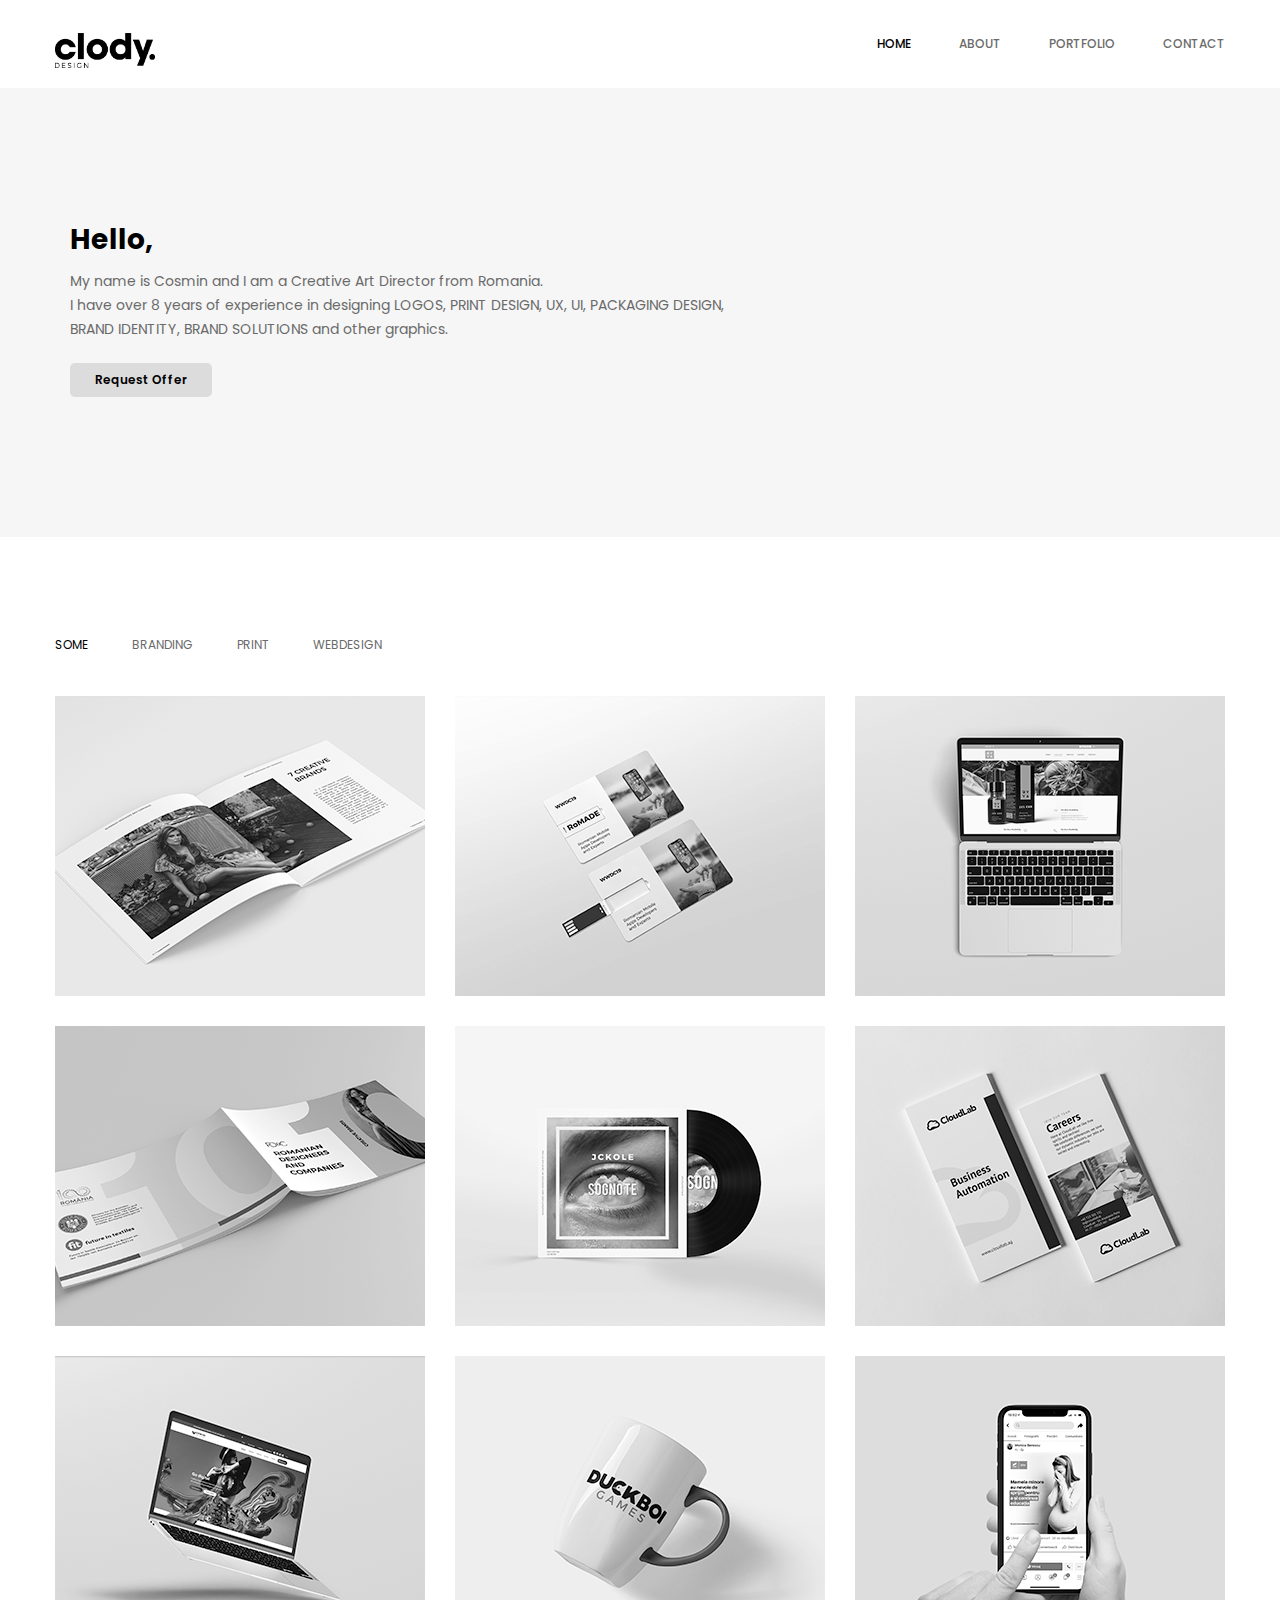
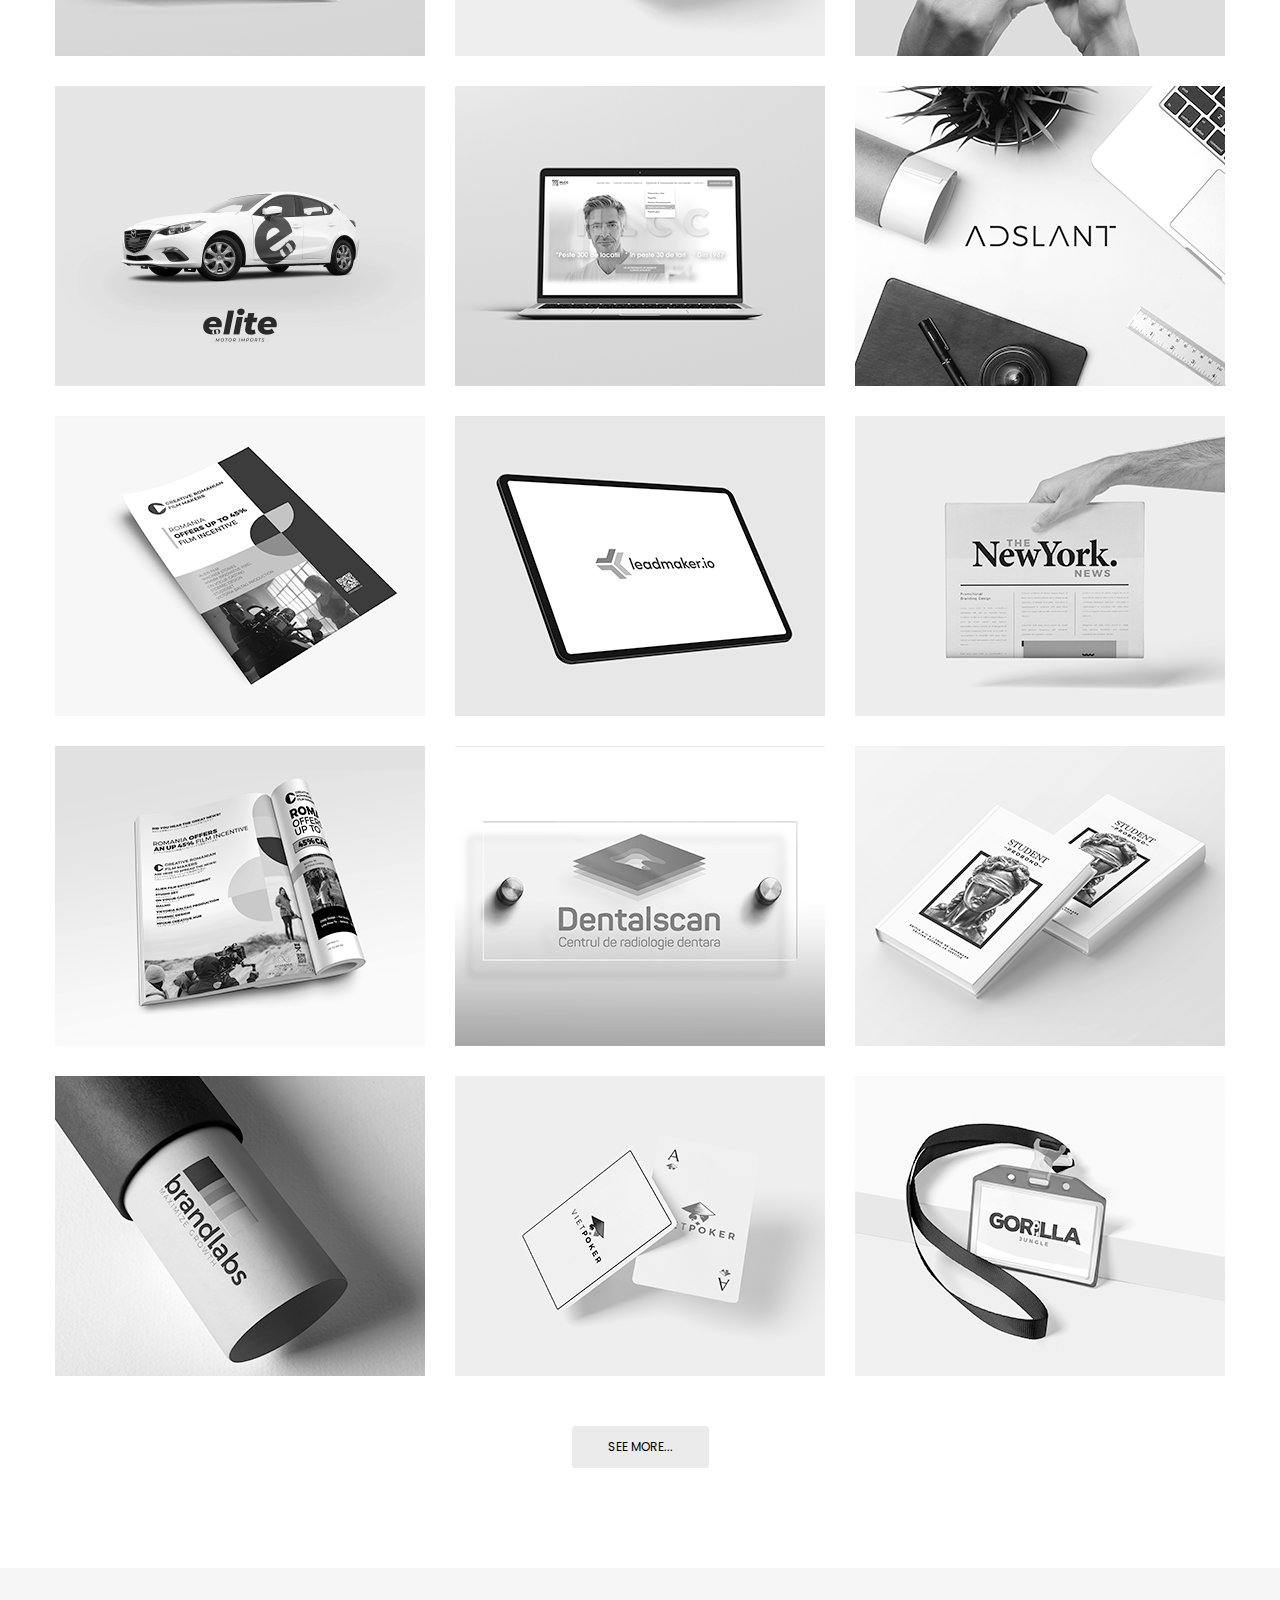
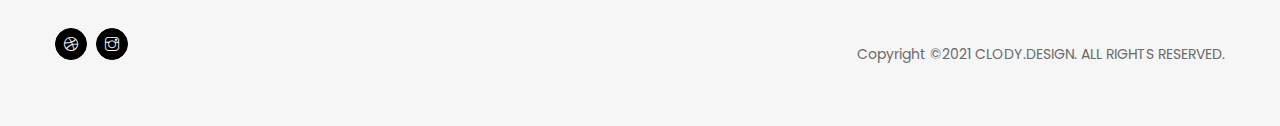
==== commit d0b30604: "POZE" ====
--- a/index.html
+++ b/index.html
@@ -81,7 +81,7 @@
 				<div class="row">
 					<div class="col-xl-12">
 						<div class="portfolio-menu mb-40">
-							<button class="active" id='some' data-filter=".cat0">SOME</button>
+							<button class="active" data-filter=".cat0">SOME</button>
 							<button data-filter=".cat1">BRANDING</button>
 							<button data-filter=".cat2">PRINT</button>
 							<button data-filter=".cat3">WEBDESIGN</button>
@@ -287,8 +287,41 @@
 							</div>
 						</div>
 					</div>
-				</div>
-				</div>
+					<div class="col-xl-4 col-lg-4 col-md-6 grid-item cat1">
+						<div class="portfolio-wrapper mb-30">
+							<div class="portfolio-img">
+								<a class="image-link" href="img/portfolio/portfolio-3/19.1.png"><img src="img/portfolio/portfolio-3/19.png" alt="" /></a>
+								<div class="portfolio-content">
+									<h4><a href="#">BRANDLABS</a></h4>
+									<span>BRANDING</span>
+								</div>
+							</div>
+						</div>
+					</div>
+					<div class="col-xl-4 col-lg-4 col-md-6 grid-item cat1">
+						<div class="portfolio-wrapper mb-30">
+							<div class="portfolio-img">
+								<a class="image-link" href="img/portfolio/portfolio-3/20.1.png"><img src="img/portfolio/portfolio-3/20.png" alt="" /></a>
+								<div class="portfolio-content">
+									<h4><a href="#">VIERPOKER</a></h4>
+									<span>BRANDING</span>
+								</div>
+							</div>
+						</div>
+					</div>
+					<div class="col-xl-4 col-lg-4 col-md-6 grid-item cat1">
+						<div class="portfolio-wrapper mb-30">
+							<div class="portfolio-img">
+								<a class="image-link" href="img/portfolio/portfolio-3/21.1.png"><img src="img/portfolio/portfolio-3/21.png" alt="" /></a>
+								<div class="portfolio-content">
+									<h4><a href="#">GORILLA</a></h4>
+									<span>BRANDING</span>
+								</div>
+							</div>
+						</div>
+					</div>
+				</div>
+			</div>
 				<div class="portfolio-btn mt-20 text-center">
 					<a class="btn" href="portfolio-3-col.html">See more...</a>
 				</div>
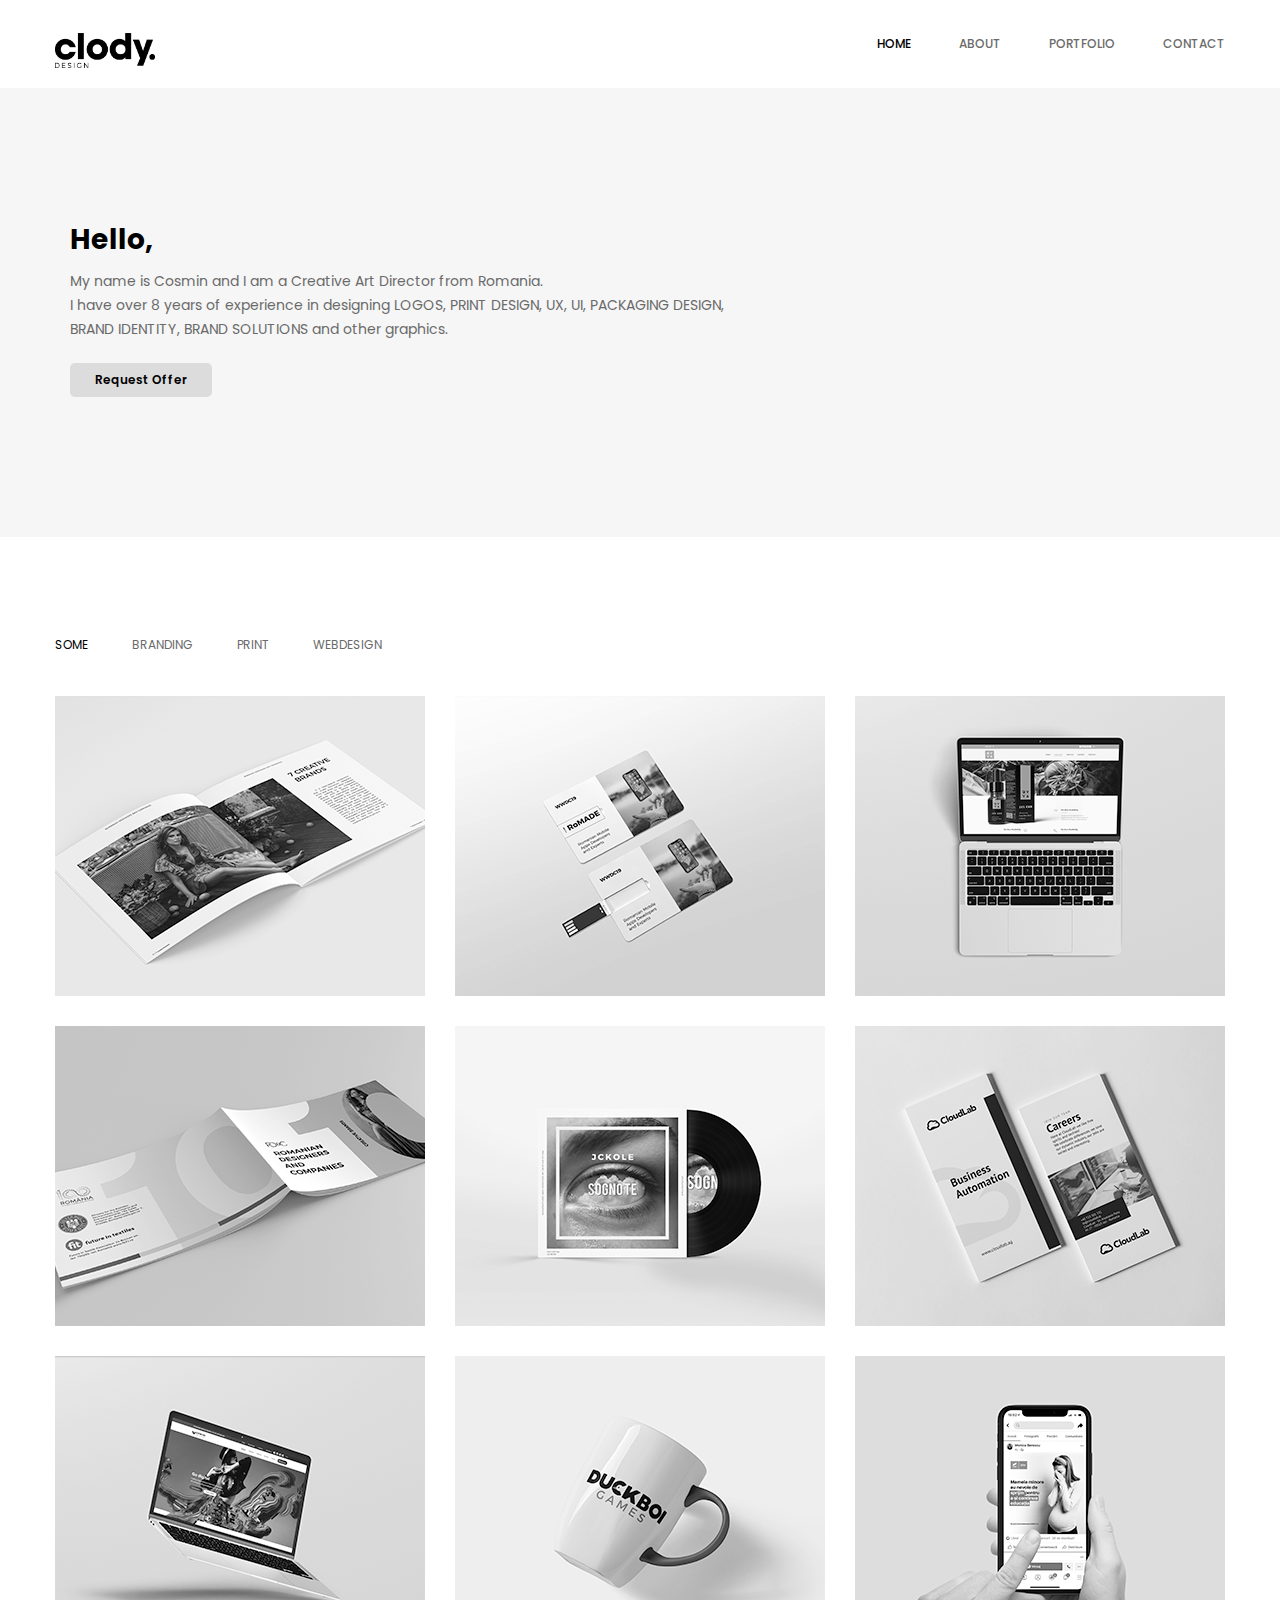
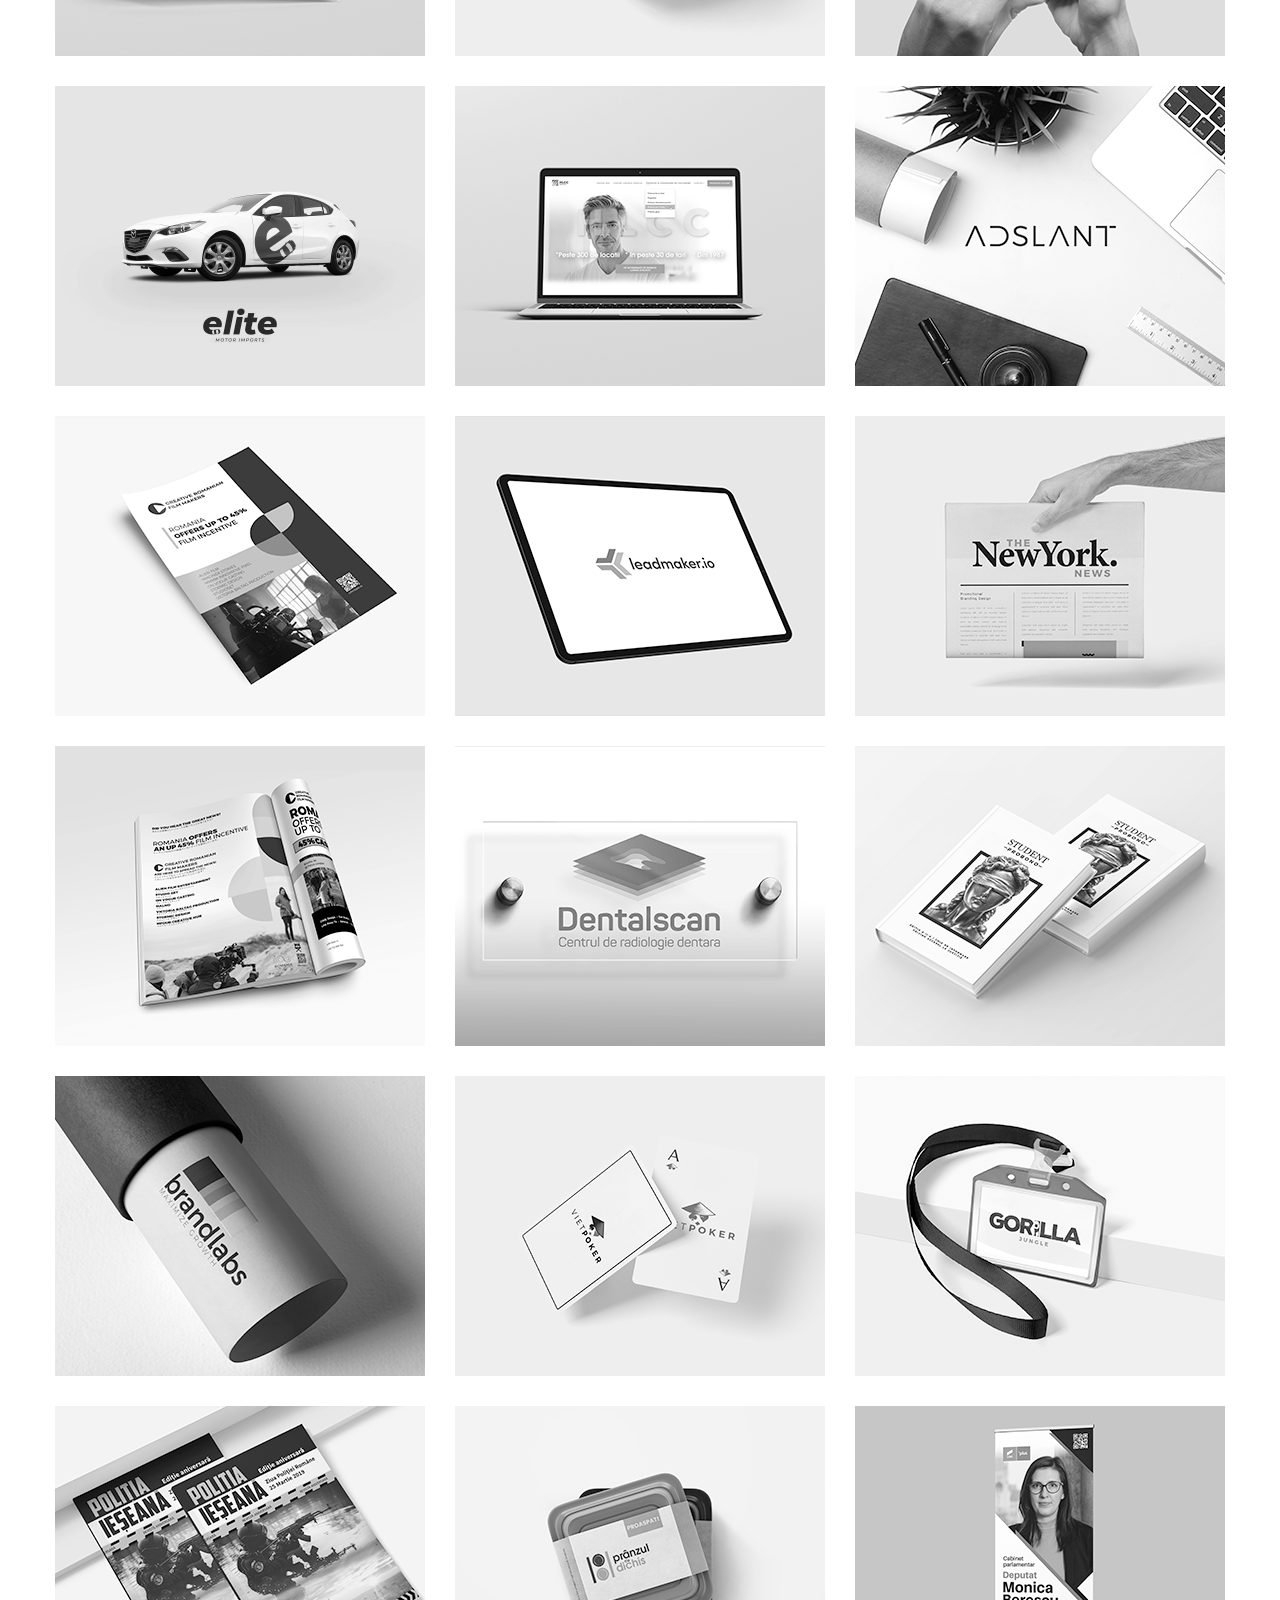
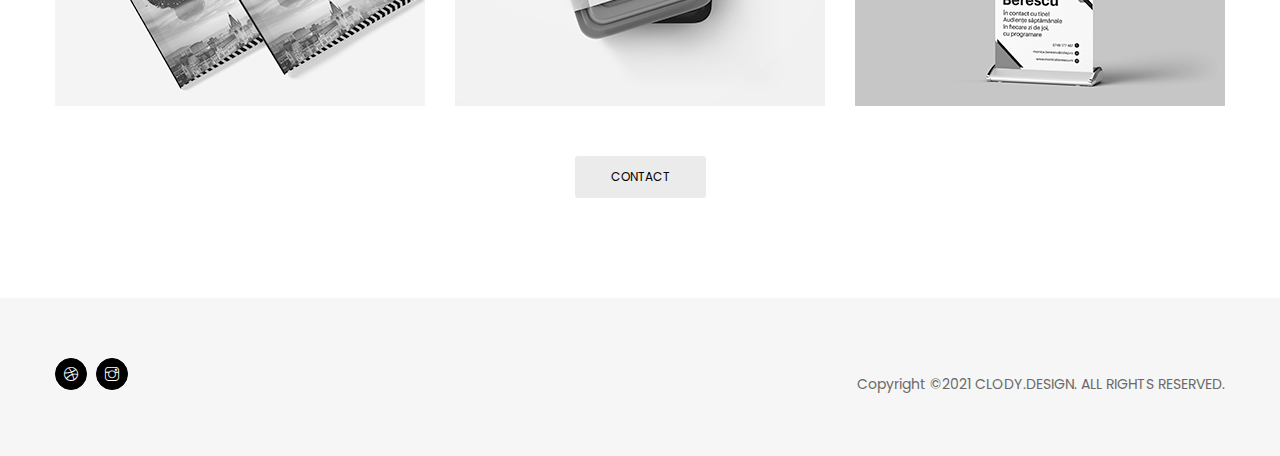
==== commit d8b2a532: "POZ32" ====
--- a/index.html
+++ b/index.html
@@ -138,7 +138,7 @@
 							<div class="portfolio-img">
 								<a class="image-link" href="img/portfolio/portfolio-3/5.1.jpg"><img src="img/portfolio/portfolio-3/5.png" alt="" /></a>
 								<div class="portfolio-content">
-									<h4><a href="#">Apple Imac Mockup</a></h4>
+									<h4><a href="#">COVER JCKOLE</a></h4>
 									<span>PRINT</span>
 								</div>
 							</div>
@@ -169,7 +169,7 @@
 					<div class="col-xl-4 col-lg-4 col-md-6 grid-item cat0 ">
 						<div class="portfolio-wrapper mb-30">
 							<div class="portfolio-img">
-								<a class="image-link" href="img/portfolio/portfolio-3/8.1.jpg"><img src="img/portfolio/portfolio-3/8.png" alt="" /></a>
+								<a class="image-link" href="img/portfolio/portfolio-3/8.1.png"><img src="img/portfolio/portfolio-3/8.png" alt="" /></a>
 								<div class="portfolio-content">
 									<h4><a href="#">DUCKBOY</a></h4>
 									<span>BRANDING</span>
@@ -320,10 +320,43 @@
 							</div>
 						</div>
 					</div>
+					<div class="col-xl-4 col-lg-4 col-md-6 grid-item cat1">
+						<div class="portfolio-wrapper mb-30">
+							<div class="portfolio-img">
+								<a class="image-link" href="img/portfolio/portfolio-3/22.1.png"><img src="img/portfolio/portfolio-3/22.png" alt="" /></a>
+								<div class="portfolio-content">
+									<h4><a href="#">POLICE MAGAZINE</a></h4>
+									<span>PRINT</span>
+								</div>
+							</div>
+						</div>
+					</div>
+					<div class="col-xl-4 col-lg-4 col-md-6 grid-item cat2">
+						<div class="portfolio-wrapper mb-30">
+							<div class="portfolio-img">
+								<a class="image-link" href="img/portfolio/portfolio-3/23.1.png"><img src="img/portfolio/portfolio-3/23.png" alt="" /></a>
+								<div class="portfolio-content">
+									<h4><a href="#">PRANZUL CU DICHIS</a></h4>
+									<span>BRANDING</span>
+								</div>
+							</div>
+						</div>
+					</div>
+					<div class="col-xl-4 col-lg-4 col-md-6 grid-item cat2">
+						<div class="portfolio-wrapper mb-30">
+							<div class="portfolio-img">
+								<a class="image-link" href="img/portfolio/portfolio-3/24.1.jpg"><img src="img/portfolio/portfolio-3/24.png" alt="" /></a>
+								<div class="portfolio-content">
+									<h4><a href="#">USR+PLUS ROLL-UP</a></h4>
+									<span>PRINT</span>
+								</div>
+							</div>
+						</div>
+					</div>
 				</div>
 			</div>
 				<div class="portfolio-btn mt-20 text-center">
-					<a class="btn" href="portfolio-3-col.html">See more...</a>
+					<a class="btn" href="contact.html">CONTACT</a>
 				</div>
 			</div>
 		</div>
